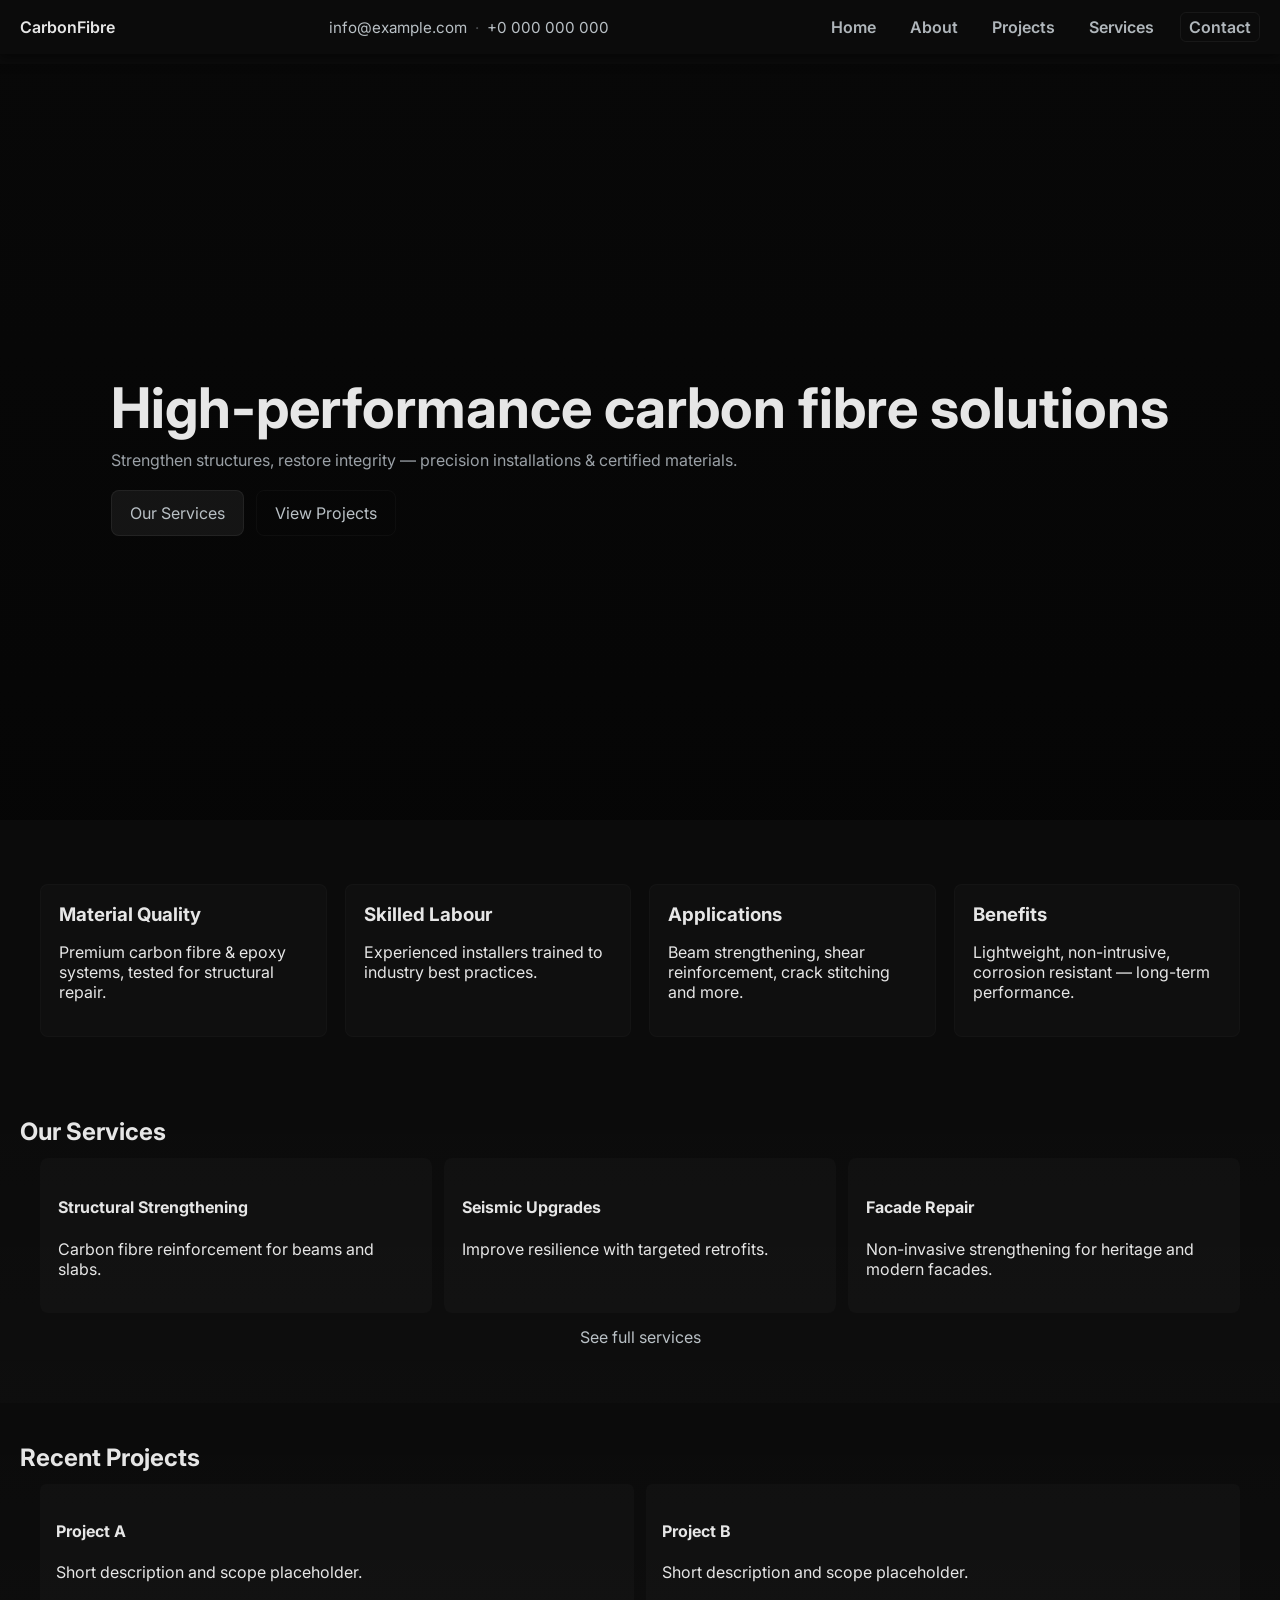
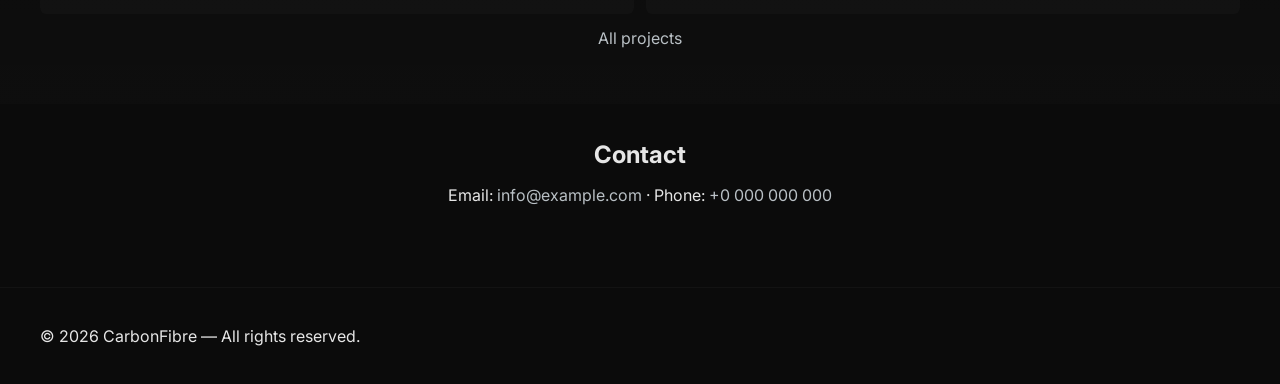
==== index.html @ 8c801ad9 "chore: ui  small update to index.html" ====
<!doctype html>
<html lang="en">
  <head>
    <meta charset="utf-8" />
    <meta name="viewport" content="width=device-width,initial-scale=1" />
    <title>Carbon Fibre Installation — Home</title>
    <link rel="stylesheet" href="css/style.css" />
    <link href="https://fonts.googleapis.com/css2?family=Inter:wght@300;400;600;800&display=swap" rel="stylesheet">
  </head>
  <body>
    <header class="site-header">
      <!-- <a class="logo" href="/">CarbonFibre</a> -->
        <a class="logo" href="index.html">CarbonFibre</a>
      <div class="header-right">
        <div class="contact-top">
          <a href="mailto:info@example.com">info@example.com</a>
          <span class="sep">·</span>
          <a href="tel:+000000000">+0 000 000 000</a>
        </div>
        <button class="nav-toggle" aria-label="Toggle navigation">☰</button>
      </div>
      <nav class="main-nav" aria-hidden="false">
        <a href="index.html">Home</a>
        <a href="about.html">About</a>
        <a href="projects.html">Projects</a>
        <a href="services.html">Services</a>
        <a class="contact-btn" href="#contact">Contact</a>
      </nav>
      <div class="nav-overlay" aria-hidden="true"></div>
    </header>

    <main>
      <section class="hero">
        <div class="hero-inner">
          <h1>High-performance carbon fibre solutions</h1>
          <p class="tagline">Strengthen structures, restore integrity — precision installations & certified materials.</p>
          <p class="cta-row"><a class="primary-cta" href="#services">Our Services</a><a class="secondary-cta" href="#projects">View Projects</a></p>
        </div>
      </section>

      <section class="attributes" aria-label="Why choose us">
        <div class="grid">
          <article class="tile">
            <h3>Material Quality</h3>
            <p>Premium carbon fibre & epoxy systems, tested for structural repair.</p>
          </article>
          <article class="tile">
            <h3>Skilled Labour</h3>
            <p>Experienced installers trained to industry best practices.</p>
          </article>
          <article class="tile">
            <h3>Applications</h3>
            <p>Beam strengthening, shear reinforcement, crack stitching and more.</p>
          </article>
          <article class="tile">
            <h3>Benefits</h3>
            <p>Lightweight, non-intrusive, corrosion resistant — long-term performance.</p>
          </article>
        </div>
      </section>

      <section id="services" class="services-preview">
        <h2>Our Services</h2>
        <div class="cards">
          <div class="card"><h4>Structural Strengthening</h4><p>Carbon fibre reinforcement for beams and slabs.</p></div>
          <div class="card"><h4>Seismic Upgrades</h4><p>Improve resilience with targeted retrofits.</p></div>
          <div class="card"><h4>Facade Repair</h4><p>Non-invasive strengthening for heritage and modern facades.</p></div>
        </div>
        <p class="more"><a href="services.html">See full services</a></p>
      </section>

      <section id="projects" class="projects-preview">
        <h2>Recent Projects</h2>
        <div class="project-list">
          <article class="project"> <h4>Project A</h4><p>Short description and scope placeholder.</p></article>
          <article class="project"> <h4>Project B</h4><p>Short description and scope placeholder.</p></article>
        </div>
        <p class="more"><a href="projects.html">All projects</a></p>
      </section>

      <section id="contact" class="contact">
        <h2>Contact</h2>
        <p>Email: <a href="mailto:info@example.com">info@example.com</a> · Phone: <a href="tel:+000000000">+0 000 000 000</a></p>
      </section>
    </main>

    <footer class="site-footer">
      <div class="footer-inner">
        <p>&copy; <span id="year"></span> CarbonFibre — All rights reserved.</p>
      </div>
    </footer>

    <script src="js/main.js"></script>
  </body>
</html>
---- css/style.css ----
:root{
  --bg:#0b0b0b;--muted:#9aa0a6;--accent:#e6e6e6;--accent-2:#b9c0c5;
  --max-width:1200px;
  --header-height:64px;
  font-size:16px;
}
/* native smooth scrolling as a baseline */
html{scroll-behavior:smooth}
html{-webkit-text-size-adjust:100%}
*{box-sizing:border-box}
html,body{height:100%;margin:0;font-family:Inter,system-ui,Arial,sans-serif;color:var(--accent);background:var(--bg)}
a{color:var(--accent-2);text-decoration:none}
.site-header{position:fixed;top:0;left:0;right:0;display:flex;justify-content:space-between;align-items:center;padding:12px 20px;z-index:10001;transform:none;-webkit-font-smoothing:antialiased;-moz-osx-font-smoothing:grayscale}
.logo{font-weight:600;color:var(--accent);font-size:16px;line-height:1}
.header-right{display:flex;align-items:center;gap:12px}
.contact-top{color:var(--muted);font-size:0.95rem;display:flex;gap:8px;align-items:center}
.contact-top a{color:var(--accent-2)}
.sep{opacity:.45}
.main-nav{display:flex;gap:18px;align-items:center}
.main-nav a{color:var(--accent-2);opacity:.95;padding:6px 8px;font-size:16px;line-height:1;font-weight:600}

/* main nav is visible on large screens; mobile toggle shows at <=820px */

/* Ensure header children don't inherit accidental transforms that change rendering */
.site-header *{transform:none}

/* Normalize rendering for header text to avoid bolder appearance on some pages */
.site-header .logo, .site-header .main-nav a, .site-header .contact-top a{
  -webkit-font-smoothing:antialiased;
  -moz-osx-font-smoothing:grayscale;
  text-rendering:optimizeLegibility;
}
.contact-btn{padding:8px 12px;border:1px solid rgba(255,255,255,.06);border-radius:6px}
.nav-toggle{display:none;background:transparent;border:0;color:var(--accent-2);font-size:20px}

/* Side nav / mobile */
.main-nav{transition:transform .28s ease, left .28s ease}
.nav-overlay{position:fixed;inset:0;background:rgba(0,0,0,.45);opacity:0;pointer-events:none;transition:opacity .2s ease;z-index:55}
.main-nav.open + .nav-overlay{opacity:1;pointer-events:auto}

/* Header: solid background to remain above content */
.site-header{background:var(--bg);box-shadow:0 2px 12px rgba(0,0,0,0.6)}
main{padding-top:var(--header-height)}

/* Scroll progress indicator */
.scroll-indicator{position:fixed;left:0;right:0;top:var(--header-height);height:4px;z-index:70;pointer-events:none;opacity:0;transition:opacity .25s ease}
.scroll-indicator .bar{height:100%;width:0;background:linear-gradient(90deg,#000000,#bdbdbd);box-shadow:0 0 8px rgba(0,0,0,.25);transition:width .12s linear}
.scroll-indicator.visible{opacity:1}

/* Page transition overlay used when navigating between pages */
.page-transition{position:fixed;inset:0;background:#0b0b0b;transform:translateY(-100%);opacity:0;pointer-events:none;transition:transform .32s ease, opacity .32s ease;z-index:9999}
.page-transition.show{pointer-events:auto;transform:translateY(0);opacity:1}


.hero{height:84vh;min-height:520px;background-image:linear-gradient(180deg,rgba(2,2,2,.35),rgba(2,2,2,.6)),url('../images/natural-black-metal-grille-carbon-steel.jpg');background-size:cover;background-position:center;display:flex;align-items:center}
.hero-inner{max-width:var(--max-width);margin:0 auto;padding:96px 28px 48px}
.hero h1{font-size: clamp(28px, 5vw, 56px);margin:0 0 12px;line-height:1.02}
.tagline{color:var(--muted);margin:0 0 20px}
.cta-row a{display:inline-block;margin-right:12px;padding:12px 18px;border-radius:8px}
.primary-cta{background:rgba(255,255,255,.06);border:1px solid rgba(255,255,255,.06)}
.secondary-cta{background:transparent;border:1px solid rgba(255,255,255,.03)}

.attributes{padding:64px 20px 40px}
.grid{max-width:var(--max-width);margin:0 auto;display:grid;grid-template-columns:repeat(auto-fit,minmax(220px,1fr));gap:18px}
.tile{background:rgba(255,255,255,.02);padding:18px;border-radius:8px;border:1px solid rgba(255,255,255,.02)}
.tile h3{margin:0 0 6px}

.services-preview,.projects-preview{padding:40px 20px;background:linear-gradient(180deg,transparent,rgba(255,255,255,0.01));}
.services-preview .cards{display:flex;gap:12px;flex-wrap:wrap;max-width:var(--max-width);margin:12px auto}
.card{background:rgba(255,255,255,.02);padding:18px;border-radius:8px;flex:1 1 220px}

.project-list{max-width:var(--max-width);margin:12px auto;display:grid;grid-template-columns:repeat(auto-fit,minmax(220px,1fr));gap:12px}
.project{padding:16px;background:rgba(255,255,255,.02);border-radius:6px}

.contact{padding:36px 20px;text-align:center}

.site-footer{border-top:1px solid rgba(255,255,255,.03);padding:22px 20px;margin-top:30px}
.footer-inner{max-width:var(--max-width);margin:0 auto;display:flex;justify-content:space-between;gap:12px;flex-wrap:wrap}

/* Responsive */
@media (max-width:820px){
  .nav-toggle{display:inline-block}
  .main-nav{position:fixed;top:0;left:-320px;height:100vh;width:280px;flex-direction:column;padding:72px 16px 20px;background:rgba(6,6,6,.98);backdrop-filter:blur(6px);border-right:1px solid rgba(255,255,255,.03);z-index:60}
  .main-nav a{display:block;padding:12px 6px;border-radius:6px}
  .main-nav.open{left:0}
  .nav-overlay{opacity:0;pointer-events:none}
  .main-nav.open ~ .nav-overlay,.main-nav.open + .nav-overlay{opacity:1;pointer-events:auto}
  .hero-inner{padding-top:72px}
  .contact-top{display:none}
}

/* small polish */
h2{margin:0 0 12px}
.more{text-align:center;margin-top:14px}
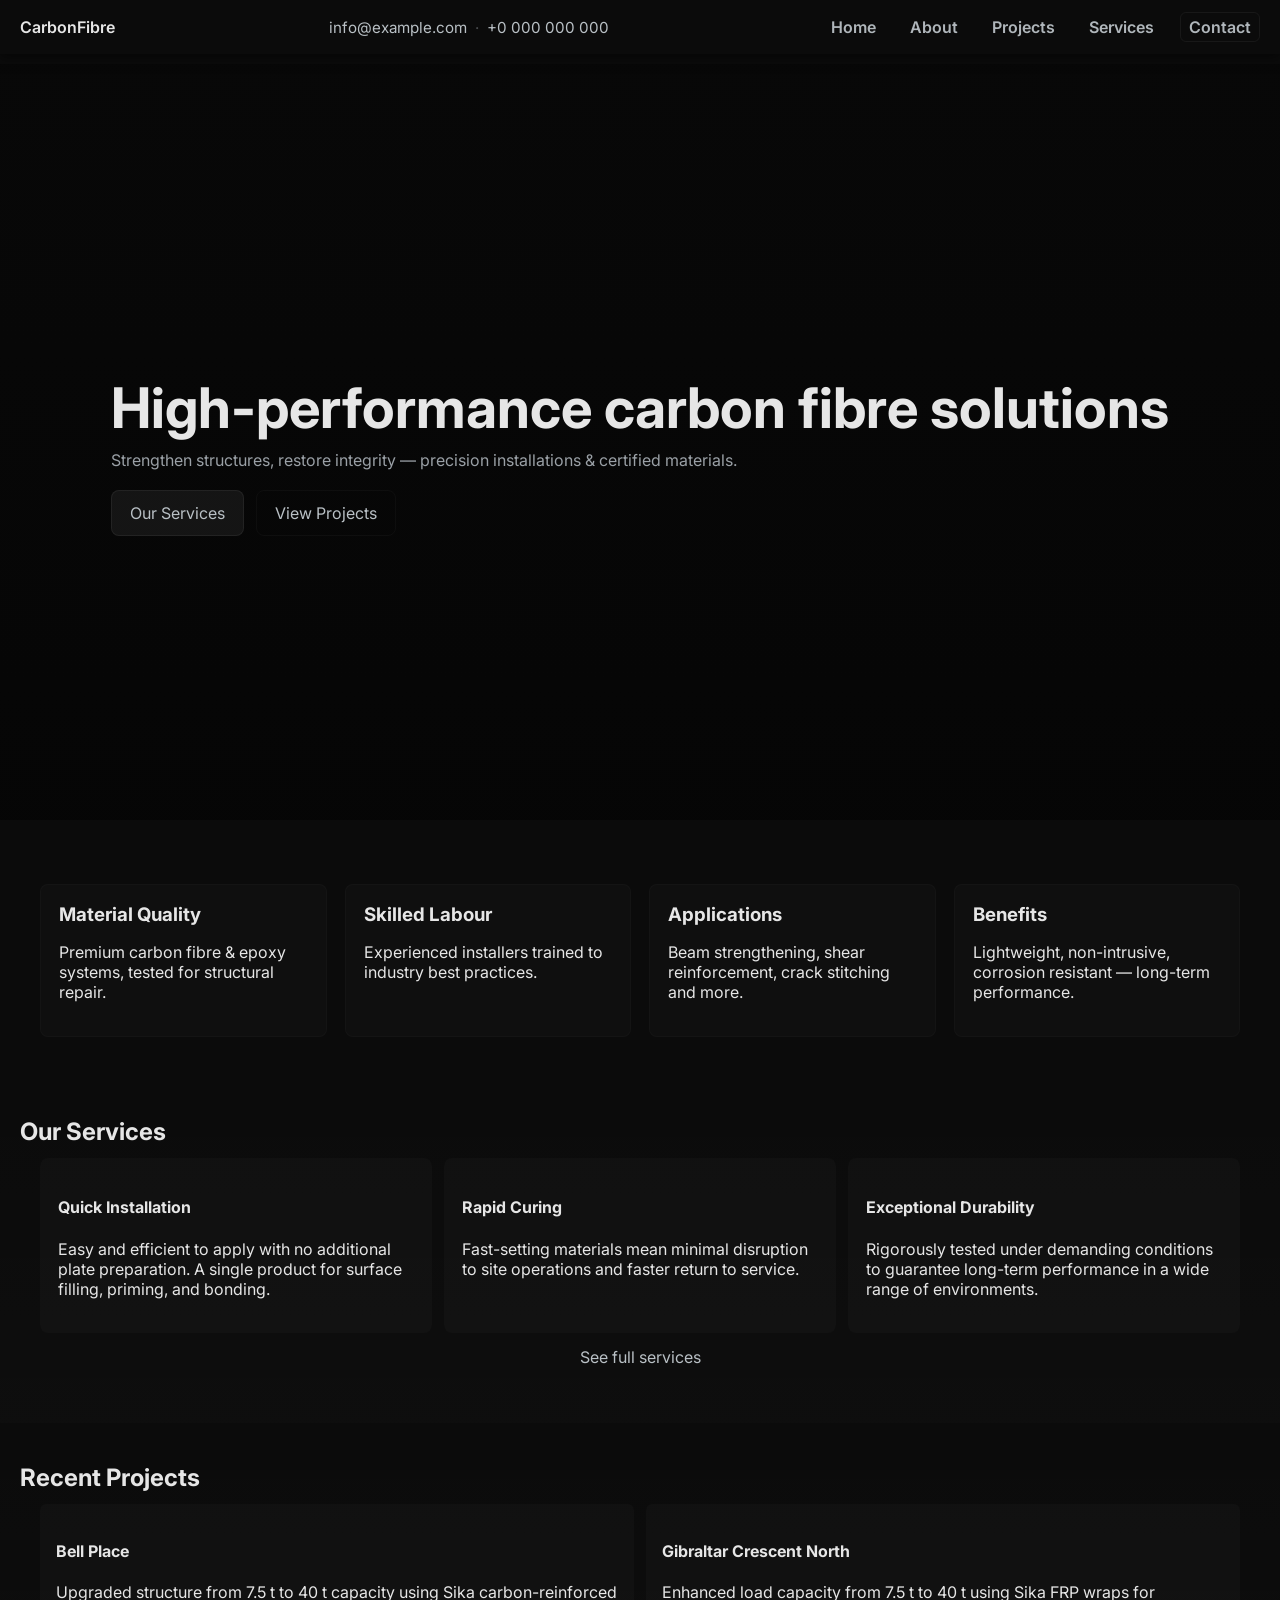
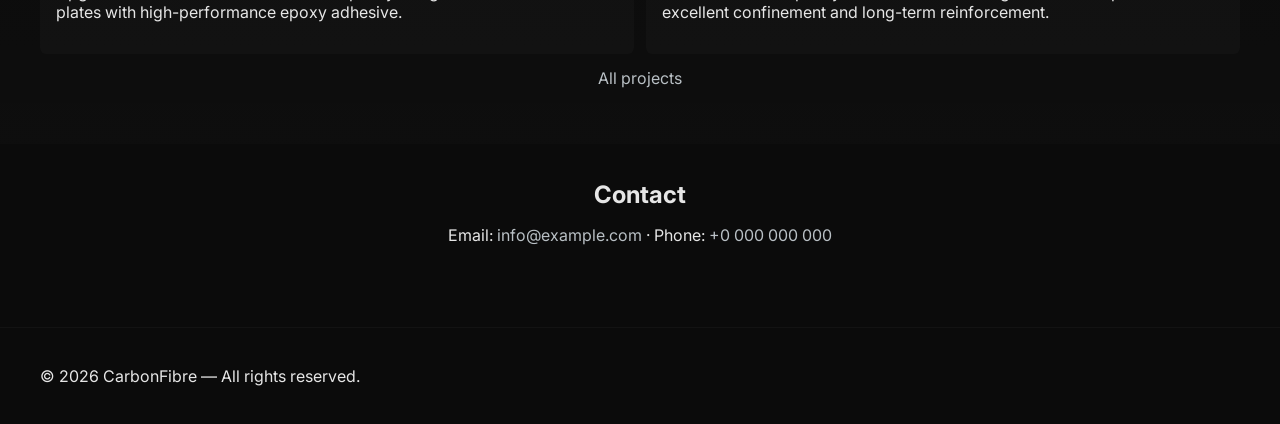
==== commit fd600fca: "add content v1" ====
--- a/index.html
+++ b/index.html
@@ -62,9 +62,9 @@
       <section id="services" class="services-preview">
         <h2>Our Services</h2>
         <div class="cards">
-          <div class="card"><h4>Structural Strengthening</h4><p>Carbon fibre reinforcement for beams and slabs.</p></div>
-          <div class="card"><h4>Seismic Upgrades</h4><p>Improve resilience with targeted retrofits.</p></div>
-          <div class="card"><h4>Facade Repair</h4><p>Non-invasive strengthening for heritage and modern facades.</p></div>
+          <div class="card"><h4>Quick Installation</h4><p>Easy and efficient to apply with no additional plate preparation. A single product for surface filling, priming, and bonding.</p></div>
+          <div class="card"><h4>Rapid Curing</h4><p>Fast-setting materials mean minimal disruption to site operations and faster return to service.</p></div>
+          <div class="card"><h4>Exceptional Durability</h4><p>Rigorously tested under demanding conditions to guarantee long-term performance in a wide range of environments.</p></div>
         </div>
         <p class="more"><a href="services.html">See full services</a></p>
       </section>
@@ -72,8 +72,8 @@
       <section id="projects" class="projects-preview">
         <h2>Recent Projects</h2>
         <div class="project-list">
-          <article class="project"> <h4>Project A</h4><p>Short description and scope placeholder.</p></article>
-          <article class="project"> <h4>Project B</h4><p>Short description and scope placeholder.</p></article>
+          <article class="project"> <h4>Bell Place</h4><p>Upgraded structure from 7.5 t to 40 t capacity using Sika carbon-reinforced plates with high-performance epoxy adhesive.</p></article>
+          <article class="project"> <h4>Gibraltar Crescent North</h4><p>Enhanced load capacity from 7.5 t to 40 t using Sika FRP wraps for excellent confinement and long-term reinforcement.</p></article>
         </div>
         <p class="more"><a href="projects.html">All projects</a></p>
       </section>
--- a/css/style.css
+++ b/css/style.css
@@ -19,7 +19,7 @@
 .main-nav{display:flex;gap:18px;align-items:center}
 .main-nav a{color:var(--accent-2);opacity:.95;padding:6px 8px;font-size:16px;line-height:1;font-weight:600}
 
-/* main nav is visible on large screens; mobile toggle shows at <=820px */
+/* main nav is visible on large screens; mobile toggle shows at <=960px */
 
 /* Ensure header children don't inherit accidental transforms that change rendering */
 .site-header *{transform:none}
@@ -51,6 +51,9 @@
 .page-transition{position:fixed;inset:0;background:#0b0b0b;transform:translateY(-100%);opacity:0;pointer-events:none;transition:transform .32s ease, opacity .32s ease;z-index:9999}
 .page-transition.show{pointer-events:auto;transform:translateY(0);opacity:1}
 
+/* Background for non-home pages */
+.page-bg{background-image:linear-gradient(180deg,rgba(2,2,2,.45),rgba(2,2,2,.7)),url('../images/metallic-texture-background.jpg');background-size:cover;background-position:center;background-repeat:no-repeat;min-height:100vh}
+
 
 .hero{height:84vh;min-height:520px;background-image:linear-gradient(180deg,rgba(2,2,2,.35),rgba(2,2,2,.6)),url('../images/natural-black-metal-grille-carbon-steel.jpg');background-size:cover;background-position:center;display:flex;align-items:center}
 .hero-inner{max-width:var(--max-width);margin:0 auto;padding:96px 28px 48px}
@@ -78,7 +81,7 @@
 .footer-inner{max-width:var(--max-width);margin:0 auto;display:flex;justify-content:space-between;gap:12px;flex-wrap:wrap}
 
 /* Responsive */
-@media (max-width:820px){
+@media (max-width:960px){
   .nav-toggle{display:inline-block}
   .main-nav{position:fixed;top:0;left:-320px;height:100vh;width:280px;flex-direction:column;padding:72px 16px 20px;background:rgba(6,6,6,.98);backdrop-filter:blur(6px);border-right:1px solid rgba(255,255,255,.03);z-index:60}
   .main-nav a{display:block;padding:12px 6px;border-radius:6px}
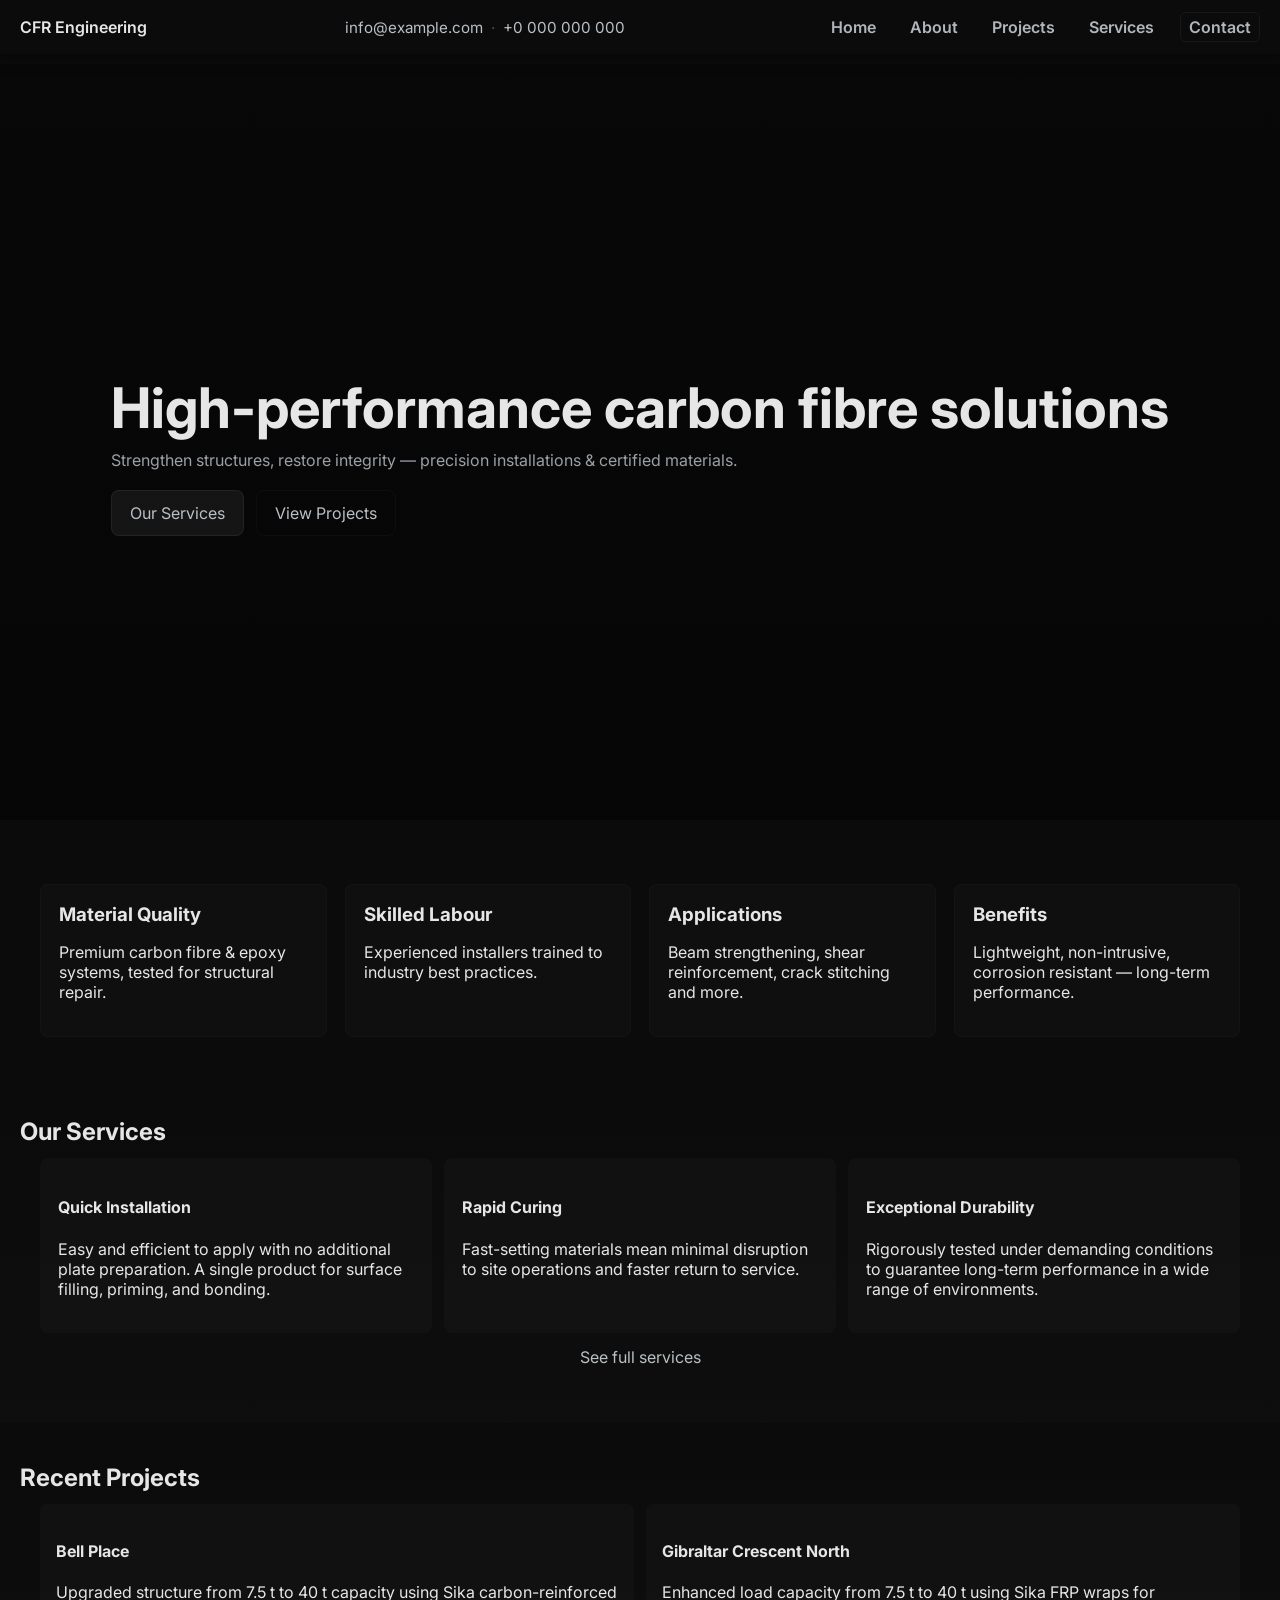
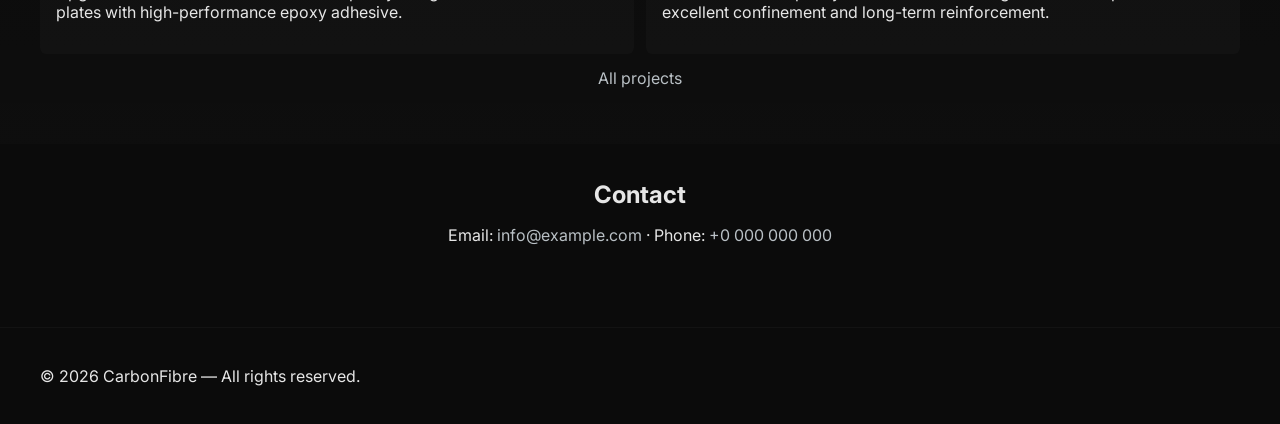
==== commit 3b9753fe: "add content v1" ====
--- a/index.html
+++ b/index.html
@@ -10,7 +10,7 @@
   <body>
     <header class="site-header">
       <!-- <a class="logo" href="/">CarbonFibre</a> -->
-        <a class="logo" href="index.html">CarbonFibre</a>
+        <a class="logo" href="index.html">CFR Engineering</a>
       <div class="header-right">
         <div class="contact-top">
           <a href="mailto:info@example.com">info@example.com</a>
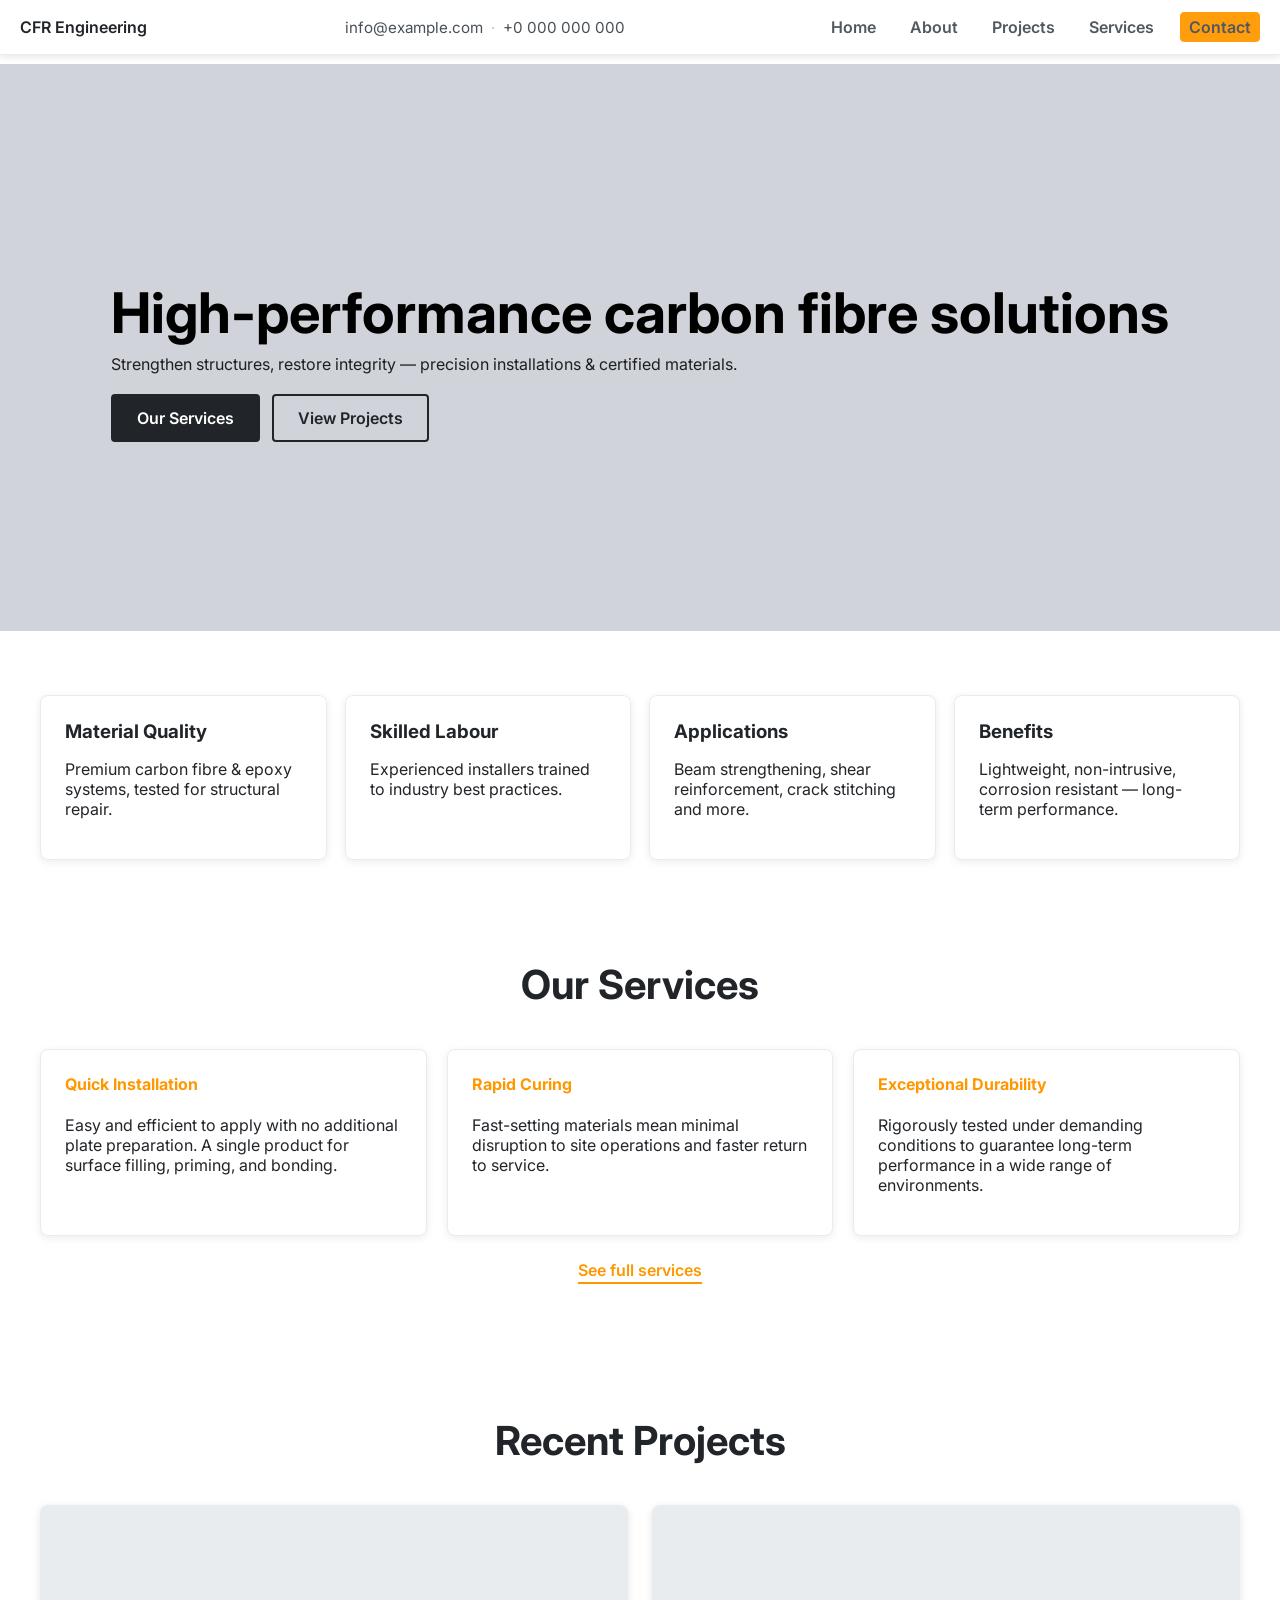
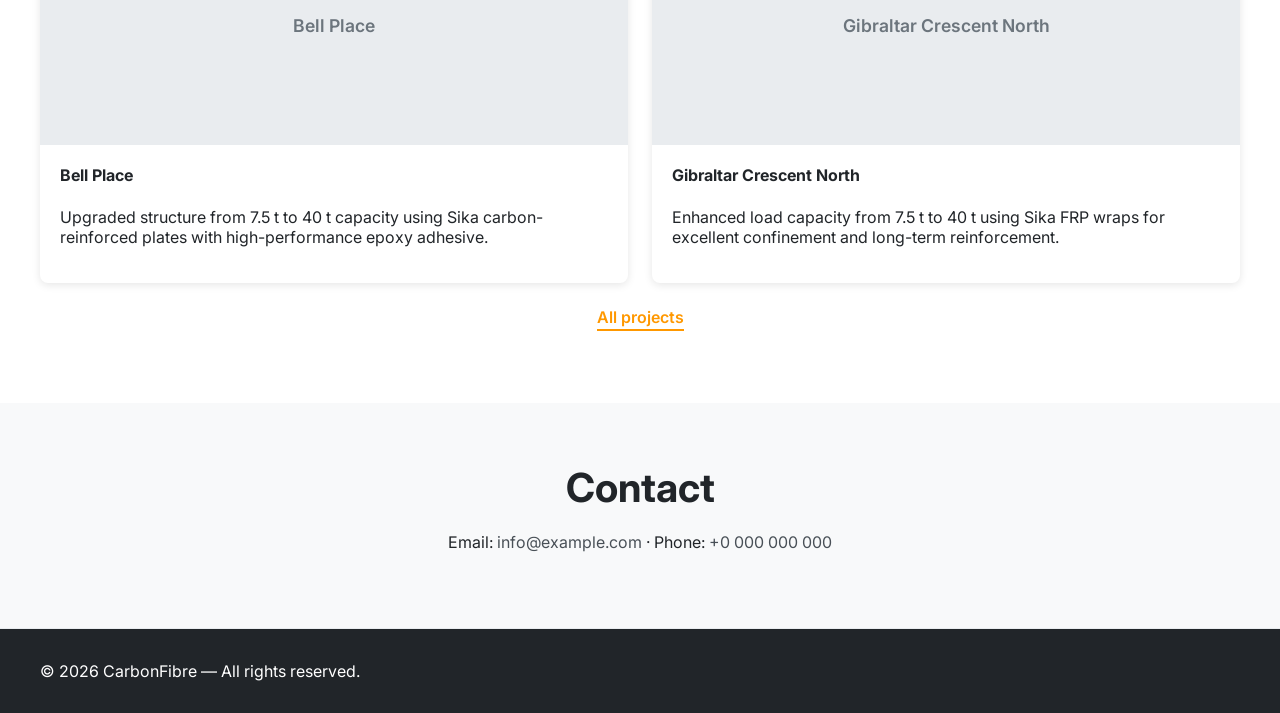
==== commit 9c21b3cf: "change colours" ====
--- a/index.html
+++ b/index.html
@@ -72,8 +72,20 @@
       <section id="projects" class="projects-preview">
         <h2>Recent Projects</h2>
         <div class="project-list">
-          <article class="project"> <h4>Bell Place</h4><p>Upgraded structure from 7.5 t to 40 t capacity using Sika carbon-reinforced plates with high-performance epoxy adhesive.</p></article>
-          <article class="project"> <h4>Gibraltar Crescent North</h4><p>Enhanced load capacity from 7.5 t to 40 t using Sika FRP wraps for excellent confinement and long-term reinforcement.</p></article>
+          <article class="project">
+            <div class="project-image">Bell Place</div>
+            <div class="project-content">
+              <h4>Bell Place</h4>
+              <p>Upgraded structure from 7.5 t to 40 t capacity using Sika carbon-reinforced plates with high-performance epoxy adhesive.</p>
+            </div>
+          </article>
+          <article class="project">
+            <div class="project-image">Gibraltar Crescent North</div>
+            <div class="project-content">
+              <h4>Gibraltar Crescent North</h4>
+              <p>Enhanced load capacity from 7.5 t to 40 t using Sika FRP wraps for excellent confinement and long-term reinforcement.</p>
+            </div>
+          </article>
         </div>
         <p class="more"><a href="projects.html">All projects</a></p>
       </section>
--- a/css/style.css
+++ b/css/style.css
@@ -1,5 +1,5 @@
 :root{
-  --bg:#0b0b0b;--muted:#9aa0a6;--accent:#e6e6e6;--accent-2:#b9c0c5;
+  --bg:#ffffff;--muted:#6c757d;--accent:#212529;--accent-2:#495057;--primary:#ff9800;
   --max-width:1200px;
   --header-height:64px;
   font-size:16px;
@@ -30,7 +30,8 @@
   -moz-osx-font-smoothing:grayscale;
   text-rendering:optimizeLegibility;
 }
-.contact-btn{padding:8px 12px;border:1px solid rgba(255,255,255,.06);border-radius:6px}
+.contact-btn{padding:8px 16px;background:#ff9800;color:#ffffff;border:1px solid #ff9800;border-radius:4px;transition:background 0.3s ease}
+.contact-btn:hover{background:#f57c00;border-color:#f57c00}
 .nav-toggle{display:none;background:transparent;border:0;color:var(--accent-2);font-size:20px}
 
 /* Side nav / mobile */
@@ -39,7 +40,7 @@
 .main-nav.open + .nav-overlay{opacity:1;pointer-events:auto}
 
 /* Header: solid background to remain above content */
-.site-header{background:var(--bg);box-shadow:0 2px 12px rgba(0,0,0,0.6)}
+.site-header{background:#ffffff;box-shadow:0 2px 8px rgba(0,0,0,0.1);border-bottom:1px solid #e9ecef}
 main{padding-top:var(--header-height)}
 
 /* Scroll progress indicator */
@@ -47,43 +48,51 @@
 .scroll-indicator .bar{height:100%;width:0;background:linear-gradient(90deg,#000000,#bdbdbd);box-shadow:0 0 8px rgba(0,0,0,.25);transition:width .12s linear}
 .scroll-indicator.visible{opacity:1}
 
-/* Page transition overlay used when navigating between pages */
-.page-transition{position:fixed;inset:0;background:#0b0b0b;transform:translateY(-100%);opacity:0;pointer-events:none;transition:transform .32s ease, opacity .32s ease;z-index:9999}
-.page-transition.show{pointer-events:auto;transform:translateY(0);opacity:1}
-
 /* Background for non-home pages */
-.page-bg{background-image:linear-gradient(180deg,rgba(2,2,2,.45),rgba(2,2,2,.7)),url('../images/metallic-texture-background.jpg');background-size:cover;background-position:center;background-repeat:no-repeat;min-height:100vh}
+.page-bg{background:#f8f9fa;min-height:100vh}
 
 
-.hero{height:84vh;min-height:520px;background-image:linear-gradient(180deg,rgba(2,2,2,.35),rgba(2,2,2,.6)),url('../images/natural-black-metal-grille-carbon-steel.jpg');background-size:cover;background-position:center;display:flex;align-items:center}
+.hero{height:63vh;min-height:390px;background:#d0d3d9;background-size:cover;background-position:center;display:flex;align-items:center;position:relative}
 .hero-inner{max-width:var(--max-width);margin:0 auto;padding:96px 28px 48px}
-.hero h1{font-size: clamp(28px, 5vw, 56px);margin:0 0 12px;line-height:1.02}
-.tagline{color:var(--muted);margin:0 0 20px}
-.cta-row a{display:inline-block;margin-right:12px;padding:12px 18px;border-radius:8px}
-.primary-cta{background:rgba(255,255,255,.06);border:1px solid rgba(255,255,255,.06)}
-.secondary-cta{background:transparent;border:1px solid rgba(255,255,255,.03)}
+.hero h1{font-size: clamp(28px, 5vw, 56px);margin:0 0 12px;line-height:1.02;color:#000000}
+.tagline{color:#000000;margin:0 0 20px;opacity:0.85}
+.cta-row a{display:inline-block;margin-right:12px;padding:12px 24px;border-radius:4px;font-weight:600;transition:all 0.3s ease}
+.primary-cta{background:#212529;color:#ffffff;border:2px solid #212529}
+.primary-cta:hover{background:#000000;border-color:#000000}
+.secondary-cta{background:transparent;color:#212529;border:2px solid #212529}
+.secondary-cta:hover{background:#212529;color:#ffffff}
 
 .attributes{padding:64px 20px 40px}
 .grid{max-width:var(--max-width);margin:0 auto;display:grid;grid-template-columns:repeat(auto-fit,minmax(220px,1fr));gap:18px}
-.tile{background:rgba(255,255,255,.02);padding:18px;border-radius:8px;border:1px solid rgba(255,255,255,.02)}
-.tile h3{margin:0 0 6px}
+.tile{background:#ffffff;padding:24px;border-radius:8px;border:1px solid #e9ecef;box-shadow:0 2px 8px rgba(0,0,0,0.08);transition:transform 0.3s ease, box-shadow 0.3s ease}
+.tile:hover{transform:translateY(-4px);box-shadow:0 4px 16px rgba(0,0,0,0.12)}
+.tile h3{margin:0 0 8px;color:#212529}
 
-.services-preview,.projects-preview{padding:40px 20px;background:linear-gradient(180deg,transparent,rgba(255,255,255,0.01));}
-.services-preview .cards{display:flex;gap:12px;flex-wrap:wrap;max-width:var(--max-width);margin:12px auto}
-.card{background:rgba(255,255,255,.02);padding:18px;border-radius:8px;flex:1 1 220px}
+.services-preview,.projects-preview{padding:60px 20px;background:#ffffff}
+.services-preview h2,.projects-preview h2{text-align:center;font-size:2.5rem;margin-bottom:40px;color:#212529}
+.services-preview .cards{display:flex;gap:20px;flex-wrap:wrap;max-width:var(--max-width);margin:12px auto}
+.card{background:#ffffff;padding:24px;border-radius:8px;flex:1 1 280px;border:1px solid #e9ecef;box-shadow:0 2px 8px rgba(0,0,0,0.08);transition:transform 0.3s ease}
+.card:hover{transform:translateY(-4px)}
+.card h4{color:#ff9800;margin-top:0}
 
-.project-list{max-width:var(--max-width);margin:12px auto;display:grid;grid-template-columns:repeat(auto-fit,minmax(220px,1fr));gap:12px}
-.project{padding:16px;background:rgba(255,255,255,.02);border-radius:6px}
+.project-list{max-width:var(--max-width);margin:12px auto;display:grid;grid-template-columns:repeat(auto-fit,minmax(280px,1fr));gap:24px}
+.project{padding:0;background:#ffffff;border-radius:8px;overflow:hidden;box-shadow:0 2px 8px rgba(0,0,0,0.1);transition:transform 0.3s ease}
+.project:hover{transform:translateY(-4px)}
+.project-image{width:100%;height:240px;background:#e9ecef;display:flex;align-items:center;justify-content:center;color:#6c757d;font-size:1.1rem;font-weight:600}
+.project-content{padding:20px}
+.project h4{margin-top:0;color:#212529}
 
-.contact{padding:36px 20px;text-align:center}
+.contact{padding:60px 20px;text-align:center;background:#f8f9fa}
+.contact h2{font-size:2.5rem;margin-bottom:20px;color:#212529}
 
-.site-footer{border-top:1px solid rgba(255,255,255,.03);padding:22px 20px;margin-top:30px}
+.site-footer{border-top:1px solid #e9ecef;padding:32px 20px;margin-top:0;background:#212529;color:#ffffff}
+.site-footer p{color:#ffffff;margin:0}
 .footer-inner{max-width:var(--max-width);margin:0 auto;display:flex;justify-content:space-between;gap:12px;flex-wrap:wrap}
 
 /* Responsive */
 @media (max-width:960px){
   .nav-toggle{display:inline-block}
-  .main-nav{position:fixed;top:0;left:-320px;height:100vh;width:280px;flex-direction:column;padding:72px 16px 20px;background:rgba(6,6,6,.98);backdrop-filter:blur(6px);border-right:1px solid rgba(255,255,255,.03);z-index:60}
+  .main-nav{position:fixed;top:0;left:-320px;height:100vh;width:280px;flex-direction:column;padding:72px 16px 20px;background:#ffffff;backdrop-filter:blur(6px);border-right:1px solid #e9ecef;z-index:60;box-shadow:2px 0 8px rgba(0,0,0,0.1)}
   .main-nav a{display:block;padding:12px 6px;border-radius:6px}
   .main-nav.open{left:0}
   .nav-overlay{opacity:0;pointer-events:none}
@@ -94,4 +103,7 @@
 
 /* small polish */
 h2{margin:0 0 12px}
-.more{text-align:center;margin-top:14px}
+.more{text-align:center;margin-top:24px}
+.more a{color:#ff9800;font-weight:600;text-decoration:none;border-bottom:2px solid #ff9800;padding-bottom:2px;transition:opacity 0.3s ease}
+.more a:hover{opacity:0.8}
+.attributes{padding:64px 20px 40px;background:#ffffff}
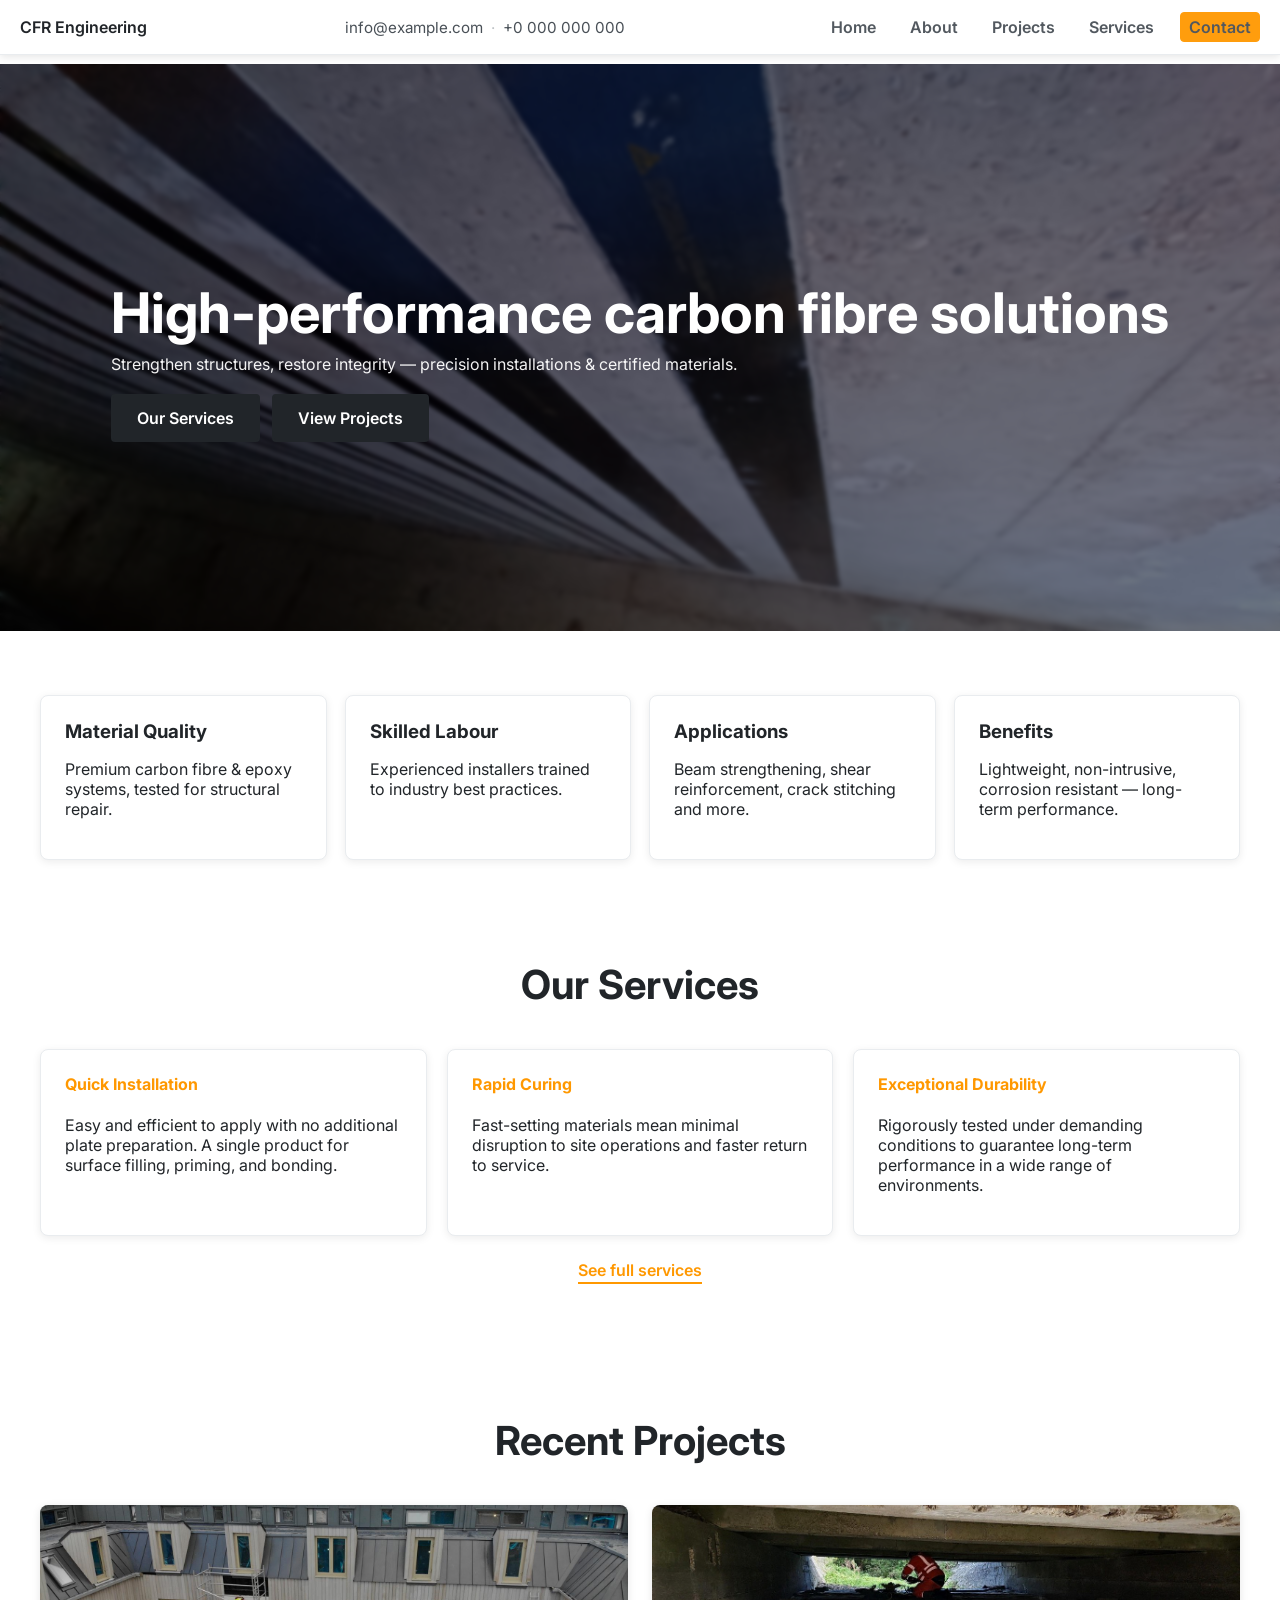
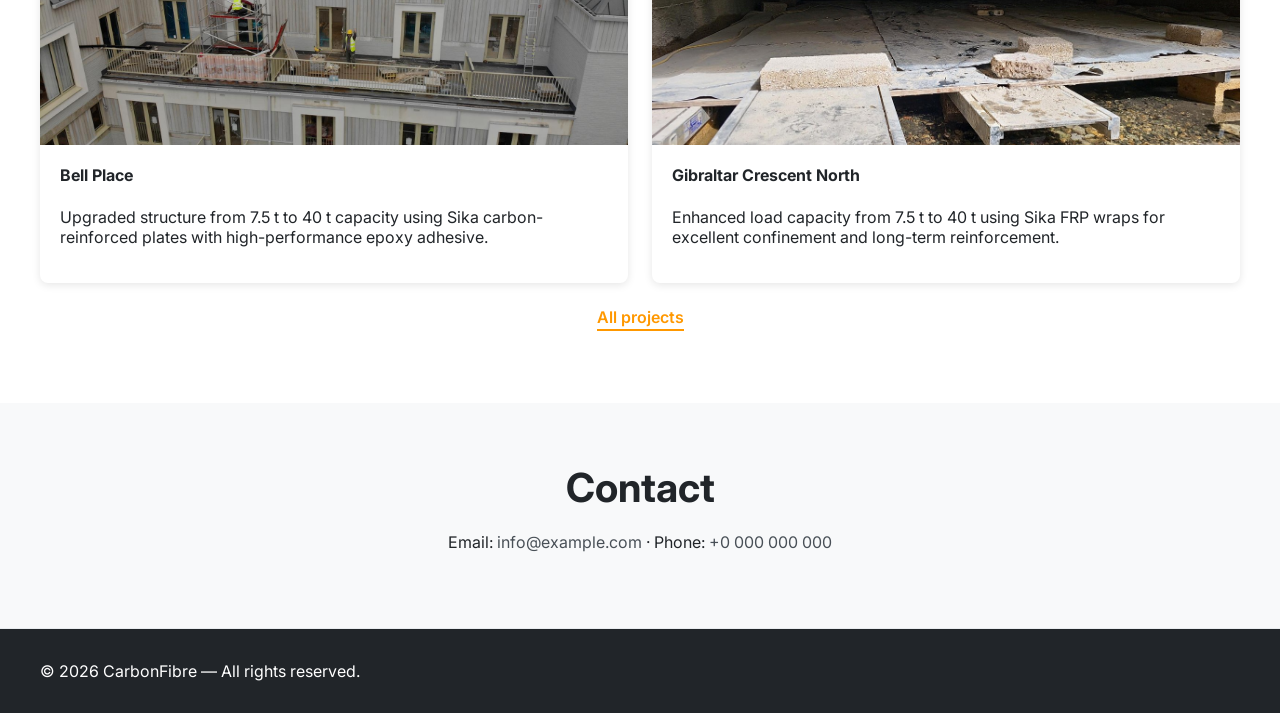
==== commit e8be9cbb: "add images" ====
--- a/index.html
+++ b/index.html
@@ -34,7 +34,7 @@
         <div class="hero-inner">
           <h1>High-performance carbon fibre solutions</h1>
           <p class="tagline">Strengthen structures, restore integrity — precision installations & certified materials.</p>
-          <p class="cta-row"><a class="primary-cta" href="#services">Our Services</a><a class="secondary-cta" href="#projects">View Projects</a></p>
+          <p class="cta-row"><a class="primary-cta" href="#services">Our Services</a><a class="primary-cta" href="#projects">View Projects</a></p>
         </div>
       </section>
 
@@ -73,14 +73,14 @@
         <h2>Recent Projects</h2>
         <div class="project-list">
           <article class="project">
-            <div class="project-image">Bell Place</div>
+            <img src="images/photos/project_BP_01.JPG" alt="Bell Place aerial view" class="project-image" />
             <div class="project-content">
               <h4>Bell Place</h4>
               <p>Upgraded structure from 7.5 t to 40 t capacity using Sika carbon-reinforced plates with high-performance epoxy adhesive.</p>
             </div>
           </article>
           <article class="project">
-            <div class="project-image">Gibraltar Crescent North</div>
+            <img src="images/photos/project_CN_01.jpg" alt="Gibraltar Crescent North structural reinforcement" class="project-image" />
             <div class="project-content">
               <h4>Gibraltar Crescent North</h4>
               <p>Enhanced load capacity from 7.5 t to 40 t using Sika FRP wraps for excellent confinement and long-term reinforcement.</p>
--- a/css/style.css
+++ b/css/style.css
@@ -52,10 +52,11 @@
 .page-bg{background:#f8f9fa;min-height:100vh}
 
 
-.hero{height:63vh;min-height:390px;background:#d0d3d9;background-size:cover;background-position:center;display:flex;align-items:center;position:relative}
-.hero-inner{max-width:var(--max-width);margin:0 auto;padding:96px 28px 48px}
-.hero h1{font-size: clamp(28px, 5vw, 56px);margin:0 0 12px;line-height:1.02;color:#000000}
-.tagline{color:#000000;margin:0 0 20px;opacity:0.85}
+.hero{height:63vh;min-height:390px;background:url('../images/photos/service_02.jpg') no-repeat center;background-size:cover;background-position:center;display:flex;align-items:center;position:relative}
+.hero::before{content:'';position:absolute;inset:0;background:rgba(0,0,0,0.5);backdrop-filter:blur(2px);z-index:1}
+.hero-inner{max-width:var(--max-width);margin:0 auto;padding:96px 28px 48px;position:relative;z-index:2}
+.hero h1{font-size: clamp(28px, 5vw, 56px);margin:0 0 12px;line-height:1.02;color:#ffffff}
+.tagline{color:#ffffff;margin:0 0 20px;opacity:0.95}
 .cta-row a{display:inline-block;margin-right:12px;padding:12px 24px;border-radius:4px;font-weight:600;transition:all 0.3s ease}
 .primary-cta{background:#212529;color:#ffffff;border:2px solid #212529}
 .primary-cta:hover{background:#000000;border-color:#000000}
@@ -78,7 +79,7 @@
 .project-list{max-width:var(--max-width);margin:12px auto;display:grid;grid-template-columns:repeat(auto-fit,minmax(280px,1fr));gap:24px}
 .project{padding:0;background:#ffffff;border-radius:8px;overflow:hidden;box-shadow:0 2px 8px rgba(0,0,0,0.1);transition:transform 0.3s ease}
 .project:hover{transform:translateY(-4px)}
-.project-image{width:100%;height:240px;background:#e9ecef;display:flex;align-items:center;justify-content:center;color:#6c757d;font-size:1.1rem;font-weight:600}
+.project-image{width:100%;height:240px;object-fit:cover;display:block;background:#e9ecef}
 .project-content{padding:20px}
 .project h4{margin-top:0;color:#212529}
 
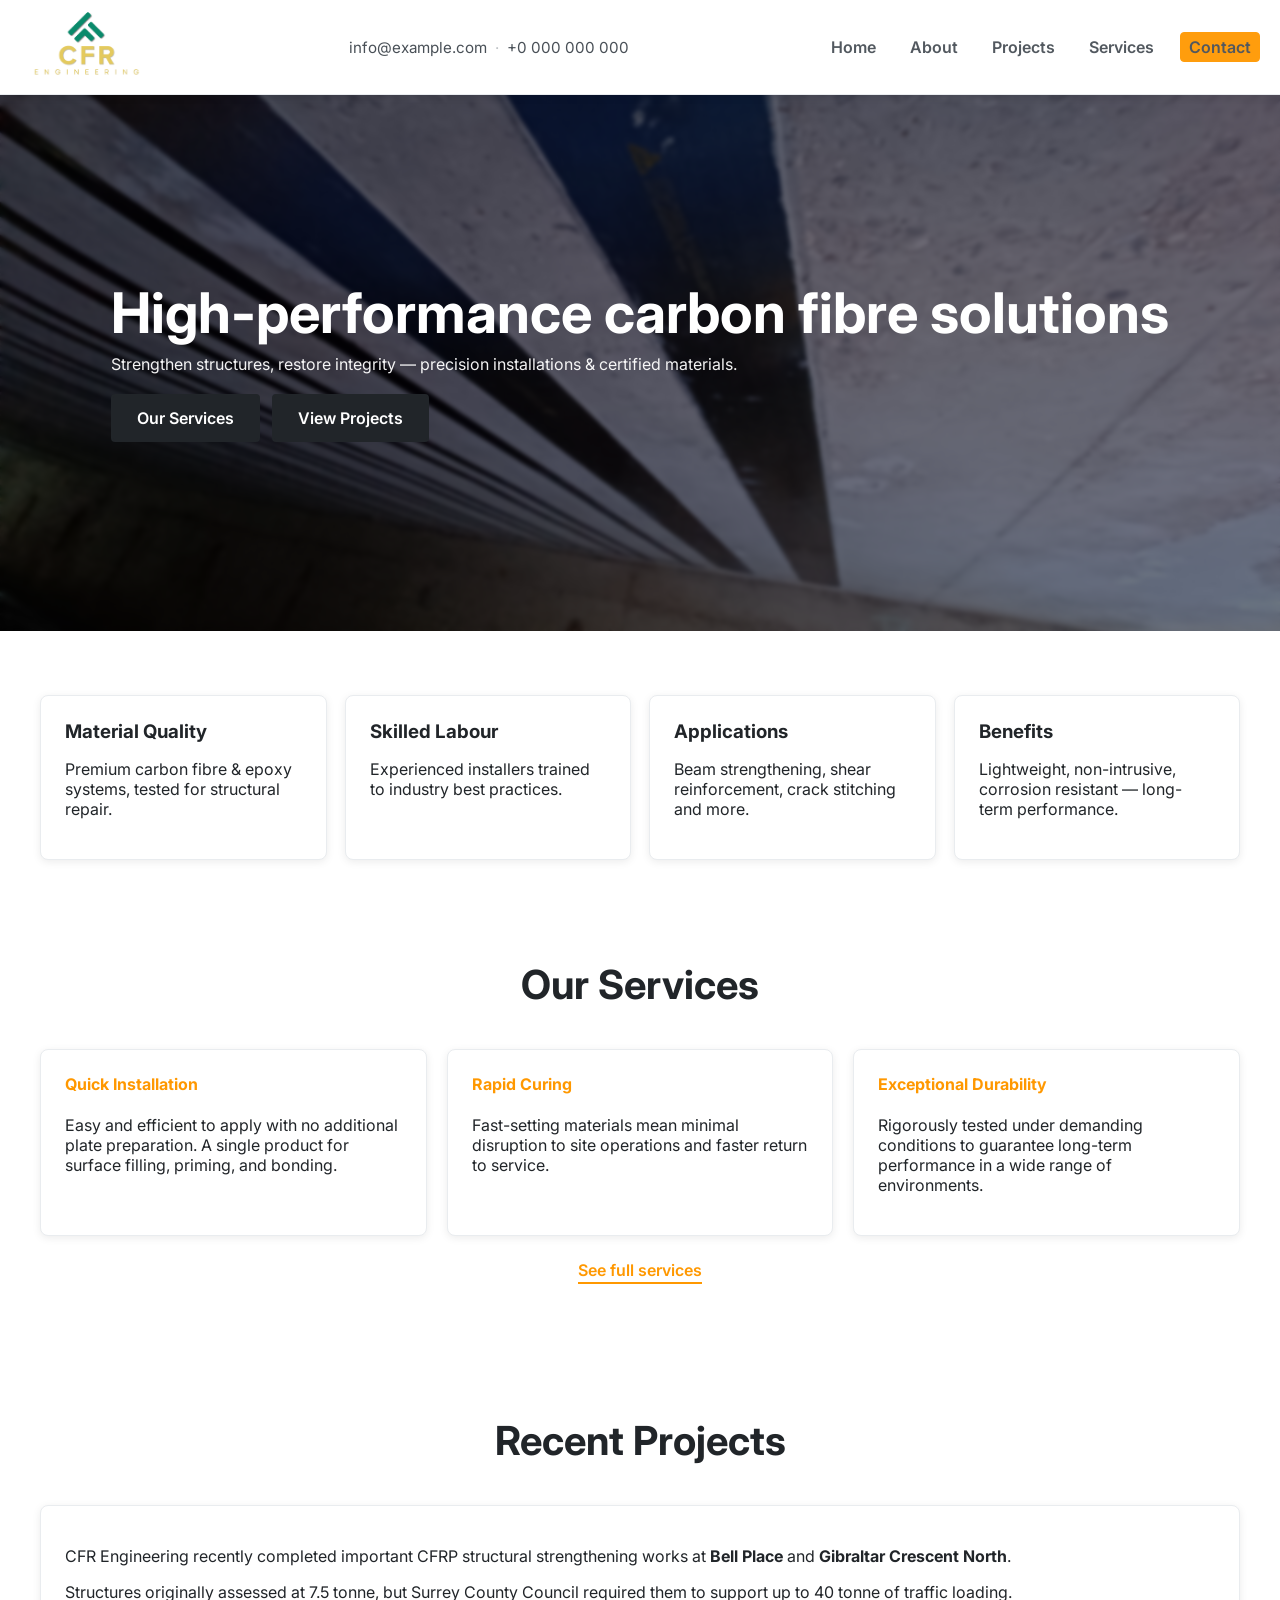
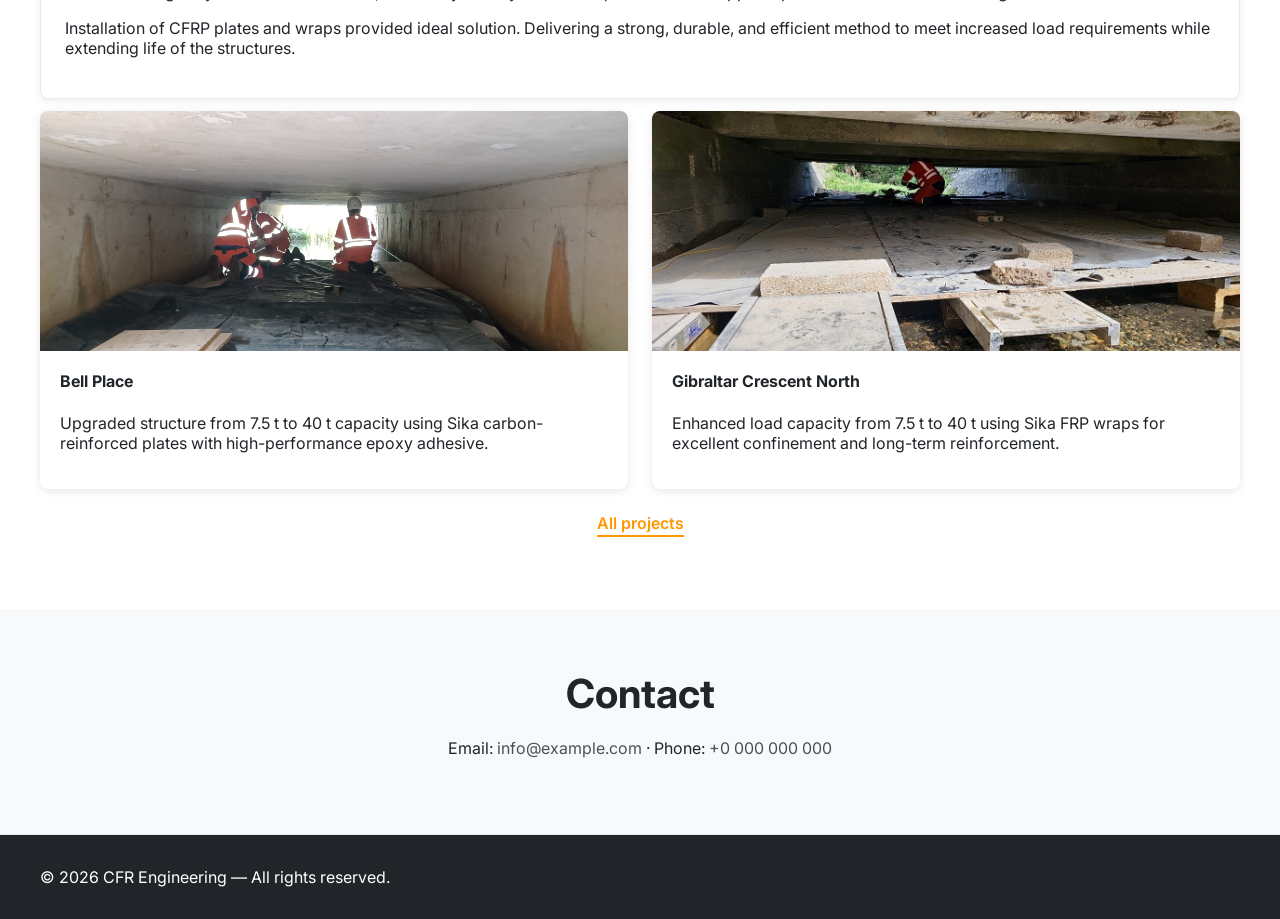
==== commit 0dd99e76: "update images and text" ====
--- a/index.html
+++ b/index.html
@@ -4,13 +4,14 @@
     <meta charset="utf-8" />
     <meta name="viewport" content="width=device-width,initial-scale=1" />
     <title>Carbon Fibre Installation — Home</title>
+    <link rel="icon" type="image/jpeg" href="images/logo/cfr-e_logo.jpg" />
     <link rel="stylesheet" href="css/style.css" />
     <link href="https://fonts.googleapis.com/css2?family=Inter:wght@300;400;600;800&display=swap" rel="stylesheet">
   </head>
   <body>
     <header class="site-header">
       <!-- <a class="logo" href="/">CarbonFibre</a> -->
-        <a class="logo" href="index.html">CFR Engineering</a>
+        <a class="logo" href="index.html"><img src="images/logo/cfr-e_logo_hor_2.png" alt="CFR Engineering" /></a>
       <div class="header-right">
         <div class="contact-top">
           <a href="mailto:info@example.com">info@example.com</a>
@@ -20,6 +21,7 @@
         <button class="nav-toggle" aria-label="Toggle navigation">☰</button>
       </div>
       <nav class="main-nav" aria-hidden="false">
+        <a class="mobile-logo" href="index.html"></a>
         <a href="index.html">Home</a>
         <a href="about.html">About</a>
         <a href="projects.html">Projects</a>
@@ -72,15 +74,18 @@
       <section id="projects" class="projects-preview">
         <h2>Recent Projects</h2>
         <div class="project-list">
+          <div class="card"><p>CFR Engineering recently completed important CFRP structural strengthening works at <b>Bell Place</b> and <b>Gibraltar Crescent North</b>. </p></p>Structures originally assessed at 7.5 tonne, but Surrey County Council required them to support up to 40 tonne of traffic loading. </p></p>Installation of CFRP plates and wraps provided ideal solution. Delivering a strong, durable, and efficient method to meet increased load requirements while extending life of the structures.</p></div>
+          </div>
+        <div class="project-list">
           <article class="project">
-            <img src="images/photos/project_BP_01.JPG" alt="Bell Place aerial view" class="project-image" />
+            <img src="images/photos/bell_place/20250822_090637.jpg" alt="Bell Place aerial view" class="project-image" />
             <div class="project-content">
               <h4>Bell Place</h4>
               <p>Upgraded structure from 7.5 t to 40 t capacity using Sika carbon-reinforced plates with high-performance epoxy adhesive.</p>
             </div>
           </article>
           <article class="project">
-            <img src="images/photos/project_CN_01.jpg" alt="Gibraltar Crescent North structural reinforcement" class="project-image" />
+            <img src="images/photos/gibraltar/Picture4.jpg" alt="Gibraltar Crescent North structural reinforcement" class="project-image" />
             <div class="project-content">
               <h4>Gibraltar Crescent North</h4>
               <p>Enhanced load capacity from 7.5 t to 40 t using Sika FRP wraps for excellent confinement and long-term reinforcement.</p>
@@ -98,7 +103,7 @@
 
     <footer class="site-footer">
       <div class="footer-inner">
-        <p>&copy; <span id="year"></span> CarbonFibre — All rights reserved.</p>
+        <p>&copy; <span id="year"></span> CFR Engineering — All rights reserved.</p>
       </div>
     </footer>
 
--- a/css/style.css
+++ b/css/style.css
@@ -12,12 +12,14 @@
 a{color:var(--accent-2);text-decoration:none}
 .site-header{position:fixed;top:0;left:0;right:0;display:flex;justify-content:space-between;align-items:center;padding:12px 20px;z-index:10001;transform:none;-webkit-font-smoothing:antialiased;-moz-osx-font-smoothing:grayscale}
 .logo{font-weight:600;color:var(--accent);font-size:16px;line-height:1}
+.logo img{height:70px;width:auto;display:block}
 .header-right{display:flex;align-items:center;gap:12px}
 .contact-top{color:var(--muted);font-size:0.95rem;display:flex;gap:8px;align-items:center}
 .contact-top a{color:var(--accent-2)}
 .sep{opacity:.45}
 .main-nav{display:flex;gap:18px;align-items:center}
 .main-nav a{color:var(--accent-2);opacity:.95;padding:6px 8px;font-size:16px;line-height:1;font-weight:600}
+.mobile-logo{display:none}
 
 /* main nav is visible on large screens; mobile toggle shows at <=960px */
 
@@ -94,6 +96,8 @@
 @media (max-width:960px){
   .nav-toggle{display:inline-block}
   .main-nav{position:fixed;top:0;left:-320px;height:100vh;width:280px;flex-direction:column;padding:72px 16px 20px;background:#ffffff;backdrop-filter:blur(6px);border-right:1px solid #e9ecef;z-index:60;box-shadow:2px 0 8px rgba(0,0,0,0.1)}
+  .mobile-logo{display:block;position:absolute;top:16px;left:50%;transform:translateX(-50%);padding:0}
+  .mobile-logo img{height:55px;width:auto}
   .main-nav a{display:block;padding:12px 6px;border-radius:6px}
   .main-nav.open{left:0}
   .nav-overlay{opacity:0;pointer-events:none}
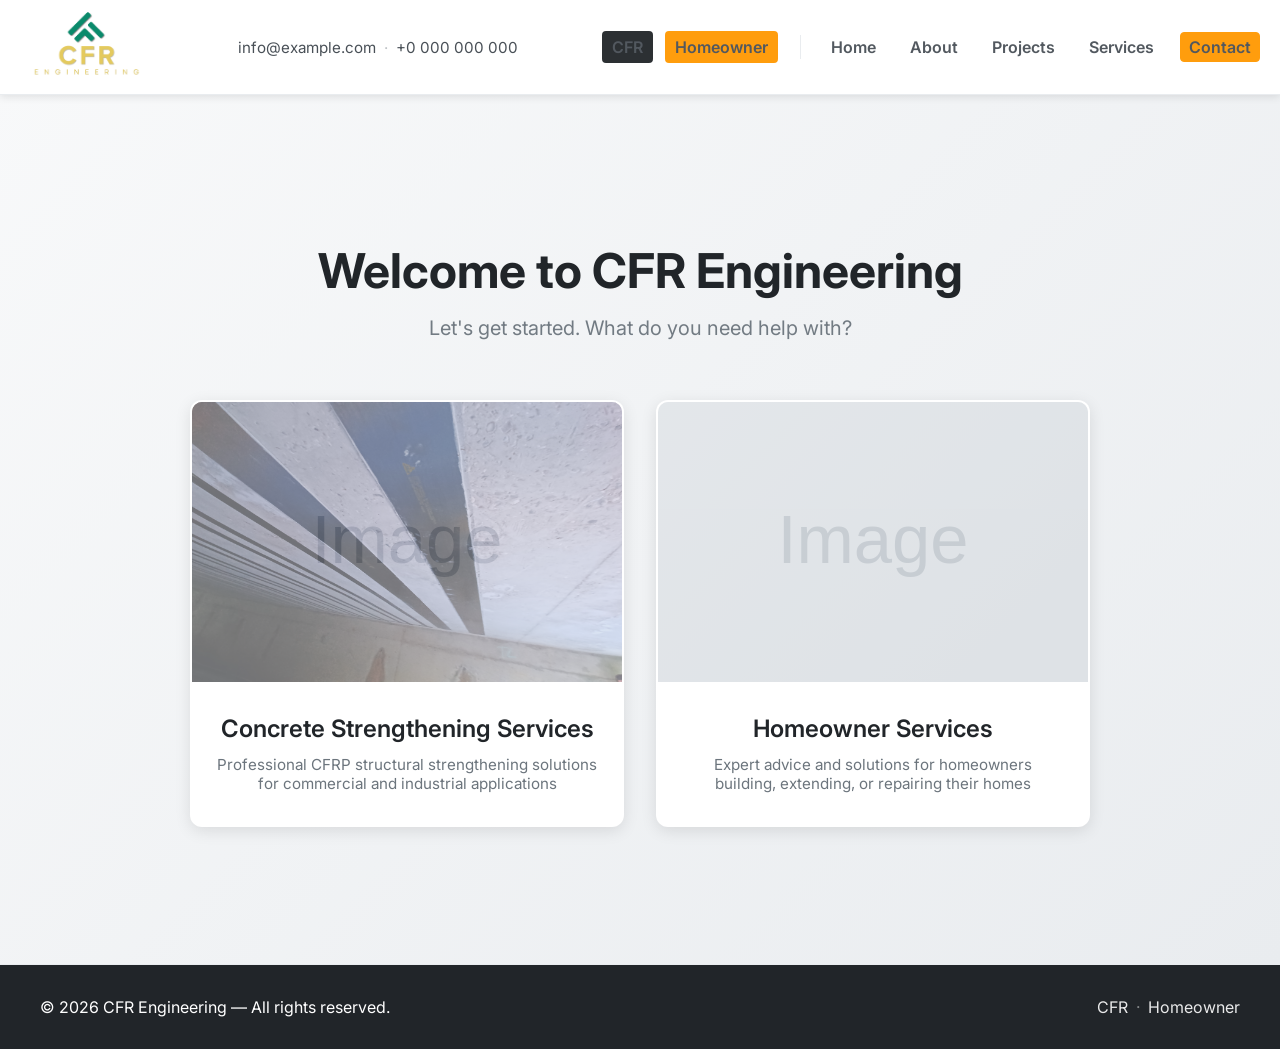
==== commit 8fd65d72: "add new landing page, new homeowner page. update cfr page Co-authored-by: Copilot <copilot@github.co" ====
--- a/index.html
+++ b/index.html
@@ -3,109 +3,46 @@
   <head>
     <meta charset="utf-8" />
     <meta name="viewport" content="width=device-width,initial-scale=1" />
-    <title>Carbon Fibre Installation — Home</title>
+    <title>CFR Engineering — Welcome</title>
     <link rel="icon" type="image/jpeg" href="images/logo/cfr-e_logo.jpg" />
     <link rel="stylesheet" href="css/style.css" />
     <link href="https://fonts.googleapis.com/css2?family=Inter:wght@300;400;600;800&display=swap" rel="stylesheet">
   </head>
   <body>
-    <header class="site-header">
-      <!-- <a class="logo" href="/">CarbonFibre</a> -->
-        <a class="logo" href="index.html"><img src="images/logo/cfr-e_logo_hor_2.png" alt="CFR Engineering" /></a>
-      <div class="header-right">
-        <div class="contact-top">
-          <a href="mailto:info@example.com">info@example.com</a>
-          <span class="sep">·</span>
-          <a href="tel:+000000000">+0 000 000 000</a>
-        </div>
-        <button class="nav-toggle" aria-label="Toggle navigation">☰</button>
-      </div>
-      <nav class="main-nav" aria-hidden="false">
-        <a class="mobile-logo" href="index.html"></a>
-        <a href="index.html">Home</a>
-        <a href="about.html">About</a>
-        <a href="projects.html">Projects</a>
-        <a href="services.html">Services</a>
-        <a class="contact-btn" href="#contact">Contact</a>
-      </nav>
-      <div class="nav-overlay" aria-hidden="true"></div>
-    </header>
+    <div id="header-placeholder"></div>
 
     <main>
-      <section class="hero">
-        <div class="hero-inner">
-          <h1>High-performance carbon fibre solutions</h1>
-          <p class="tagline">Strengthen structures, restore integrity — precision installations & certified materials.</p>
-          <p class="cta-row"><a class="primary-cta" href="#services">Our Services</a><a class="primary-cta" href="#projects">View Projects</a></p>
+      <section class="landing-hero">
+        <div class="landing-container">
+          <h1>Welcome to CFR Engineering</h1>
+          <p class="tagline">Let's get started. What do you need help with?</p>
+          
+          <div class="landing-cards">
+            <a href="cfr.html" class="landing-card">
+              <div class="landing-card-image">
+                <img src="images/photos/service_02.jpg" alt="Concrete Strengthening Services" style="width:100%;height:100%;object-fit:cover;" />
+              </div>
+              <div class="landing-card-content">
+                <h2>Concrete Strengthening Services</h2>
+                <p>Professional CFRP structural strengthening solutions for commercial and industrial applications</p>
+              </div>
+            </a>
+            
+            <a href="homeowner.html" class="landing-card">
+              <div class="landing-card-image">
+                <!-- Placeholder image - user can replace later -->
+              </div>
+              <div class="landing-card-content">
+                <h2>Homeowner Services</h2>
+                <p>Expert advice and solutions for homeowners building, extending, or repairing their homes</p>
+              </div>
+            </a>
+          </div>
         </div>
-      </section>
-
-      <section class="attributes" aria-label="Why choose us">
-        <div class="grid">
-          <article class="tile">
-            <h3>Material Quality</h3>
-            <p>Premium carbon fibre & epoxy systems, tested for structural repair.</p>
-          </article>
-          <article class="tile">
-            <h3>Skilled Labour</h3>
-            <p>Experienced installers trained to industry best practices.</p>
-          </article>
-          <article class="tile">
-            <h3>Applications</h3>
-            <p>Beam strengthening, shear reinforcement, crack stitching and more.</p>
-          </article>
-          <article class="tile">
-            <h3>Benefits</h3>
-            <p>Lightweight, non-intrusive, corrosion resistant — long-term performance.</p>
-          </article>
-        </div>
-      </section>
-
-      <section id="services" class="services-preview">
-        <h2>Our Services</h2>
-        <div class="cards">
-          <div class="card"><h4>Quick Installation</h4><p>Easy and efficient to apply with no additional plate preparation. A single product for surface filling, priming, and bonding.</p></div>
-          <div class="card"><h4>Rapid Curing</h4><p>Fast-setting materials mean minimal disruption to site operations and faster return to service.</p></div>
-          <div class="card"><h4>Exceptional Durability</h4><p>Rigorously tested under demanding conditions to guarantee long-term performance in a wide range of environments.</p></div>
-        </div>
-        <p class="more"><a href="services.html">See full services</a></p>
-      </section>
-
-      <section id="projects" class="projects-preview">
-        <h2>Recent Projects</h2>
-        <div class="project-list">
-          <div class="card"><p>CFR Engineering recently completed important CFRP structural strengthening works at <b>Bell Place</b> and <b>Gibraltar Crescent North</b>. </p></p>Structures originally assessed at 7.5 tonne, but Surrey County Council required them to support up to 40 tonne of traffic loading. </p></p>Installation of CFRP plates and wraps provided ideal solution. Delivering a strong, durable, and efficient method to meet increased load requirements while extending life of the structures.</p></div>
-          </div>
-        <div class="project-list">
-          <article class="project">
-            <img src="images/photos/bell_place/20250822_090637.jpg" alt="Bell Place aerial view" class="project-image" />
-            <div class="project-content">
-              <h4>Bell Place</h4>
-              <p>Upgraded structure from 7.5 t to 40 t capacity using Sika carbon-reinforced plates with high-performance epoxy adhesive.</p>
-            </div>
-          </article>
-          <article class="project">
-            <img src="images/photos/gibraltar/Picture4.jpg" alt="Gibraltar Crescent North structural reinforcement" class="project-image" />
-            <div class="project-content">
-              <h4>Gibraltar Crescent North</h4>
-              <p>Enhanced load capacity from 7.5 t to 40 t using Sika FRP wraps for excellent confinement and long-term reinforcement.</p>
-            </div>
-          </article>
-        </div>
-        <p class="more"><a href="projects.html">All projects</a></p>
-      </section>
-
-      <section id="contact" class="contact">
-        <h2>Contact</h2>
-        <p>Email: <a href="mailto:info@example.com">info@example.com</a> · Phone: <a href="tel:+000000000">+0 000 000 000</a></p>
       </section>
     </main>
 
-    <footer class="site-footer">
-      <div class="footer-inner">
-        <p>&copy; <span id="year"></span> CFR Engineering — All rights reserved.</p>
-      </div>
-    </footer>
+    <div id="footer-placeholder"></div>
 
     <script src="js/main.js"></script>
   </body>
--- a/css/style.css
+++ b/css/style.css
@@ -112,3 +112,41 @@
 .more a{color:#ff9800;font-weight:600;text-decoration:none;border-bottom:2px solid #ff9800;padding-bottom:2px;transition:opacity 0.3s ease}
 .more a:hover{opacity:0.8}
 .attributes{padding:64px 20px 40px;background:#ffffff}
+
+/* Navigation sections (CFR / Homeowner) */
+.nav-sections{display:flex;gap:12px;align-items:center}
+.section-btn{padding:8px 16px;border-radius:4px;font-weight:600;transition:all 0.3s ease;border:2px solid transparent}
+.cfr-btn{background:#212529;color:#ffffff;border-color:#212529}
+.cfr-btn:hover{background:#000000;border-color:#000000}
+.homeowner-btn{background:#ff9800;color:#ffffff;border-color:#ff9800}
+.homeowner-btn:hover{background:#f57c00;border-color:#f57c00}
+.nav-divider{width:1px;height:24px;background:#e9ecef;margin:0 4px}
+
+/* Footer navigation */
+.footer-nav{display:flex;gap:8px;align-items:center}
+.footer-nav a{color:#ffffff;opacity:0.9;transition:opacity 0.3s ease}
+.footer-nav a:hover{opacity:1}
+.footer-nav .sep{color:#ffffff}
+
+/* Landing page styles */
+.landing-hero{min-height:100vh;display:flex;align-items:center;justify-content:center;padding:100px 20px 60px;background:linear-gradient(135deg, #f8f9fa 0%, #e9ecef 100%)}
+.landing-container{max-width:var(--max-width);margin:0 auto;text-align:center}
+.landing-hero h1{font-size:clamp(32px, 5vw, 48px);margin:0 0 16px;color:#212529}
+.landing-hero .tagline{font-size:clamp(16px, 2vw, 20px);color:#6c757d;margin:0 0 60px}
+.landing-cards{display:grid;grid-template-columns:repeat(auto-fit,minmax(320px,1fr));gap:32px;max-width:900px;margin:0 auto}
+.landing-card{display:block;background:#ffffff;border-radius:12px;overflow:hidden;box-shadow:0 4px 16px rgba(0,0,0,0.1);transition:all 0.4s ease;text-decoration:none;border:2px solid transparent}
+.landing-card:hover{transform:translateY(-8px);box-shadow:0 8px 32px rgba(0,0,0,0.15);border-color:#ff9800}
+.landing-card-image{width:100%;height:280px;background:linear-gradient(135deg, #e9ecef 0%, #dee2e6 100%);display:flex;align-items:center;justify-content:center;font-size:48px;color:#adb5bd;position:relative;overflow:hidden}
+.landing-card-image::before{content:'';position:absolute;inset:0;background:url('data:image/svg+xml;utf8,<svg xmlns="http://www.w3.org/2000/svg" viewBox="0 0 100 100"><rect fill="%23dee2e6" width="100" height="100"/><text x="50" y="50" font-size="16" fill="%23adb5bd" text-anchor="middle" dy=".3em" font-family="sans-serif">Image</text></svg>') center/cover;opacity:0.5}
+.landing-card-content{padding:32px 24px;text-align:center}
+.landing-card h2{margin:0;font-size:1.5rem;color:#212529;font-weight:600}
+.landing-card p{margin:12px 0 0;color:#6c757d;font-size:0.95rem}
+
+/* Responsive adjustments for landing page */
+@media (max-width:960px){
+  .landing-cards{grid-template-columns:1fr;max-width:450px}
+  .landing-hero{padding:120px 20px 40px}
+  .nav-sections{display:flex;width:100%;flex-direction:row;gap:8px;margin-bottom:8px}
+  .section-btn{flex:1;text-align:center}
+  .nav-divider{display:none}
+}
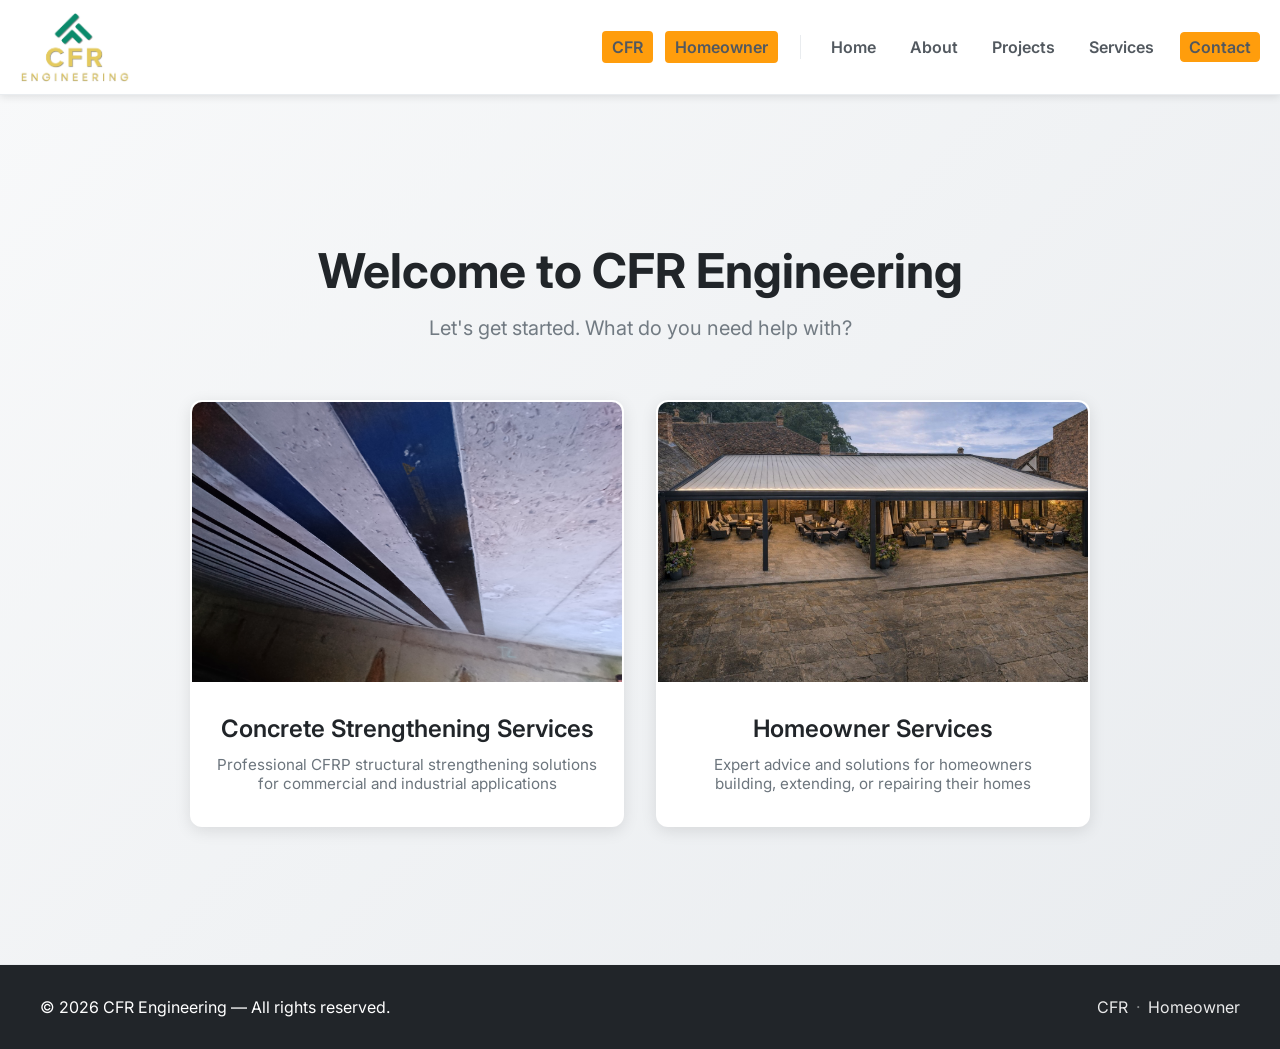
==== commit 6412d713: "update logo, images, header" ====
--- a/index.html
+++ b/index.html
@@ -30,7 +30,7 @@
             
             <a href="homeowner.html" class="landing-card">
               <div class="landing-card-image">
-                <!-- Placeholder image - user can replace later -->
+                <img src="images/photos/facade-outdoor/pergola-awning/pic17.jpg" alt="Homeowner Services" style="width:100%;height:100%;object-fit:cover;" />
               </div>
               <div class="landing-card-content">
                 <h2>Homeowner Services</h2>
--- a/css/style.css
+++ b/css/style.css
@@ -85,6 +85,27 @@
 .project-content{padding:20px}
 .project h4{margin-top:0;color:#212529}
 
+/* Slideshow Gallery */
+.slideshow-gallery{position:relative;width:100%;height:400px;overflow:hidden;background:#000}
+.slideshow-gallery .slides{position:relative;width:100%;height:100%}
+.slideshow-gallery .slide{position:absolute;top:0;left:0;width:100%;height:100%;opacity:0;transition:opacity 0.5s ease-in-out}
+.slideshow-gallery .slide.active{opacity:1}
+.slideshow-gallery .slide img{width:100%;height:100%;object-fit:cover;display:block}
+.slideshow-gallery .prev,.slideshow-gallery .next{position:absolute;top:50%;transform:translateY(-50%);background:rgba(255,255,255,0.9);color:#212529;border:none;padding:12px 16px;cursor:pointer;font-size:18px;font-weight:bold;border-radius:4px;transition:all 0.3s ease;z-index:10;user-select:none}
+.slideshow-gallery .prev:hover,.slideshow-gallery .next:hover{background:#ffffff;box-shadow:0 2px 8px rgba(0,0,0,0.2)}
+.slideshow-gallery .prev{left:12px}
+.slideshow-gallery .next{right:12px}
+.slideshow-gallery .dots{position:absolute;bottom:16px;left:50%;transform:translateX(-50%);display:flex;gap:8px;z-index:10}
+.slideshow-gallery .dot{width:10px;height:10px;border-radius:50%;background:rgba(255,255,255,0.6);border:2px solid rgba(255,255,255,0.9);cursor:pointer;transition:all 0.3s ease}
+.slideshow-gallery .dot.active{background:#ff9800;border-color:#ff9800;width:28px;border-radius:5px}
+.slideshow-gallery .dot:hover{background:rgba(255,255,255,0.9)}
+.slideshow-gallery .counter{position:absolute;top:12px;right:12px;background:rgba(0,0,0,0.6);color:#ffffff;padding:6px 12px;border-radius:4px;font-size:14px;z-index:10}
+
+@media (max-width:768px){
+  .slideshow-gallery{height:300px}
+  .slideshow-gallery .prev,.slideshow-gallery .next{padding:8px 12px;font-size:16px}
+}
+
 .contact{padding:60px 20px;text-align:center;background:#f8f9fa}
 .contact h2{font-size:2.5rem;margin-bottom:20px;color:#212529}
 
@@ -95,10 +116,12 @@
 /* Responsive */
 @media (max-width:960px){
   .nav-toggle{display:inline-block}
-  .main-nav{position:fixed;top:0;left:-320px;height:100vh;width:280px;flex-direction:column;padding:72px 16px 20px;background:#ffffff;backdrop-filter:blur(6px);border-right:1px solid #e9ecef;z-index:60;box-shadow:2px 0 8px rgba(0,0,0,0.1)}
+  .main-nav{position:fixed;top:0;left:-320px;height:100vh;width:280px;flex-direction:column;padding:104px 16px 20px;background:#ffffff;backdrop-filter:blur(6px);border-right:1px solid #e9ecef;z-index:60;box-shadow:2px 0 8px rgba(0,0,0,0.1)}
   .mobile-logo{display:block;position:absolute;top:16px;left:50%;transform:translateX(-50%);padding:0}
   .mobile-logo img{height:55px;width:auto}
   .main-nav a{display:block;padding:12px 6px;border-radius:6px}
+  .nav-sections{display:flex;width:100%;flex-direction:row;gap:8px;margin:8px 0 14px}
+  .section-btn{flex:1;text-align:center;padding:6px 10px}
   .main-nav.open{left:0}
   .nav-overlay{opacity:0;pointer-events:none}
   .main-nav.open ~ .nav-overlay,.main-nav.open + .nav-overlay{opacity:1;pointer-events:auto}
@@ -116,8 +139,8 @@
 /* Navigation sections (CFR / Homeowner) */
 .nav-sections{display:flex;gap:12px;align-items:center}
 .section-btn{padding:8px 16px;border-radius:4px;font-weight:600;transition:all 0.3s ease;border:2px solid transparent}
-.cfr-btn{background:#212529;color:#ffffff;border-color:#212529}
-.cfr-btn:hover{background:#000000;border-color:#000000}
+.cfr-btn{background:#ff9800;color:#ffffff;border-color:#ff9800}
+.cfr-btn:hover{background:#f57c00;border-color:#f57c00}
 .homeowner-btn{background:#ff9800;color:#ffffff;border-color:#ff9800}
 .homeowner-btn:hover{background:#f57c00;border-color:#f57c00}
 .nav-divider{width:1px;height:24px;background:#e9ecef;margin:0 4px}
@@ -137,7 +160,6 @@
 .landing-card{display:block;background:#ffffff;border-radius:12px;overflow:hidden;box-shadow:0 4px 16px rgba(0,0,0,0.1);transition:all 0.4s ease;text-decoration:none;border:2px solid transparent}
 .landing-card:hover{transform:translateY(-8px);box-shadow:0 8px 32px rgba(0,0,0,0.15);border-color:#ff9800}
 .landing-card-image{width:100%;height:280px;background:linear-gradient(135deg, #e9ecef 0%, #dee2e6 100%);display:flex;align-items:center;justify-content:center;font-size:48px;color:#adb5bd;position:relative;overflow:hidden}
-.landing-card-image::before{content:'';position:absolute;inset:0;background:url('data:image/svg+xml;utf8,<svg xmlns="http://www.w3.org/2000/svg" viewBox="0 0 100 100"><rect fill="%23dee2e6" width="100" height="100"/><text x="50" y="50" font-size="16" fill="%23adb5bd" text-anchor="middle" dy=".3em" font-family="sans-serif">Image</text></svg>') center/cover;opacity:0.5}
 .landing-card-content{padding:32px 24px;text-align:center}
 .landing-card h2{margin:0;font-size:1.5rem;color:#212529;font-weight:600}
 .landing-card p{margin:12px 0 0;color:#6c757d;font-size:0.95rem}
@@ -146,7 +168,5 @@
 @media (max-width:960px){
   .landing-cards{grid-template-columns:1fr;max-width:450px}
   .landing-hero{padding:120px 20px 40px}
-  .nav-sections{display:flex;width:100%;flex-direction:row;gap:8px;margin-bottom:8px}
-  .section-btn{flex:1;text-align:center}
   .nav-divider{display:none}
 }
